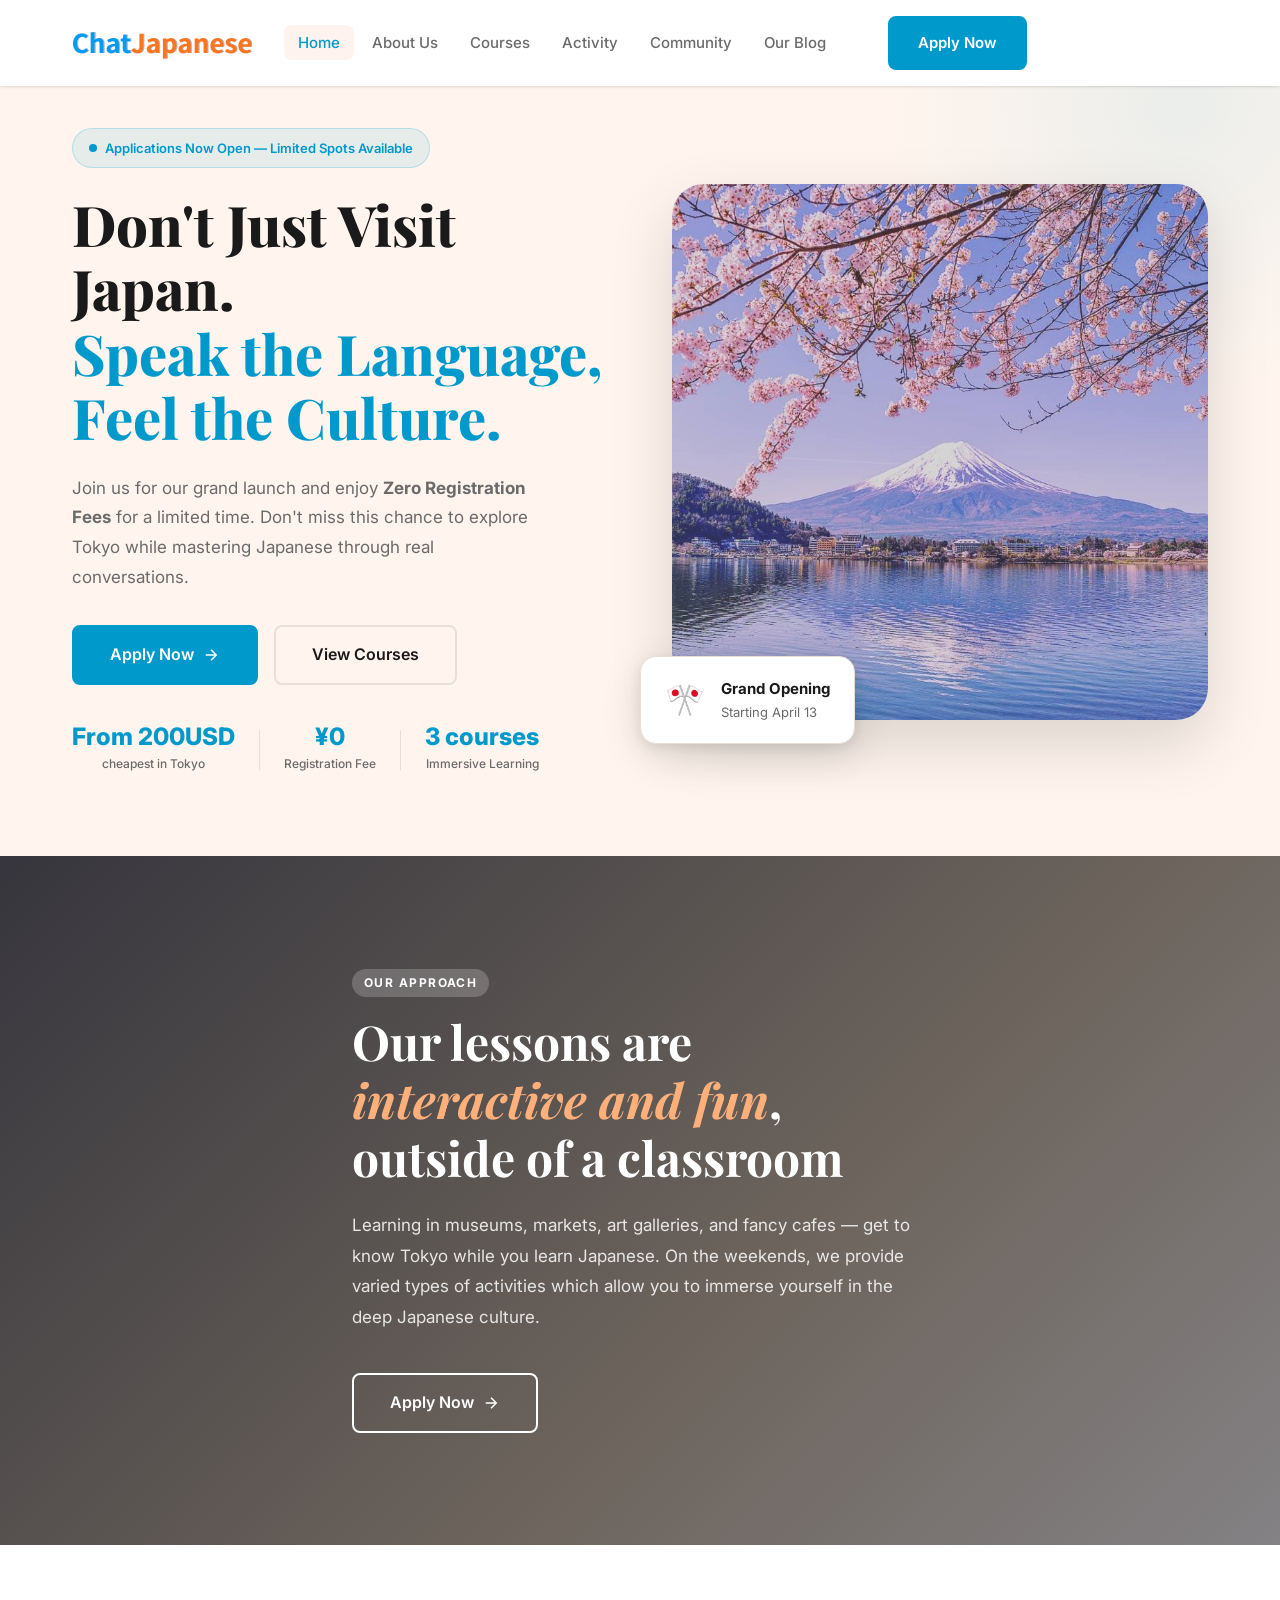
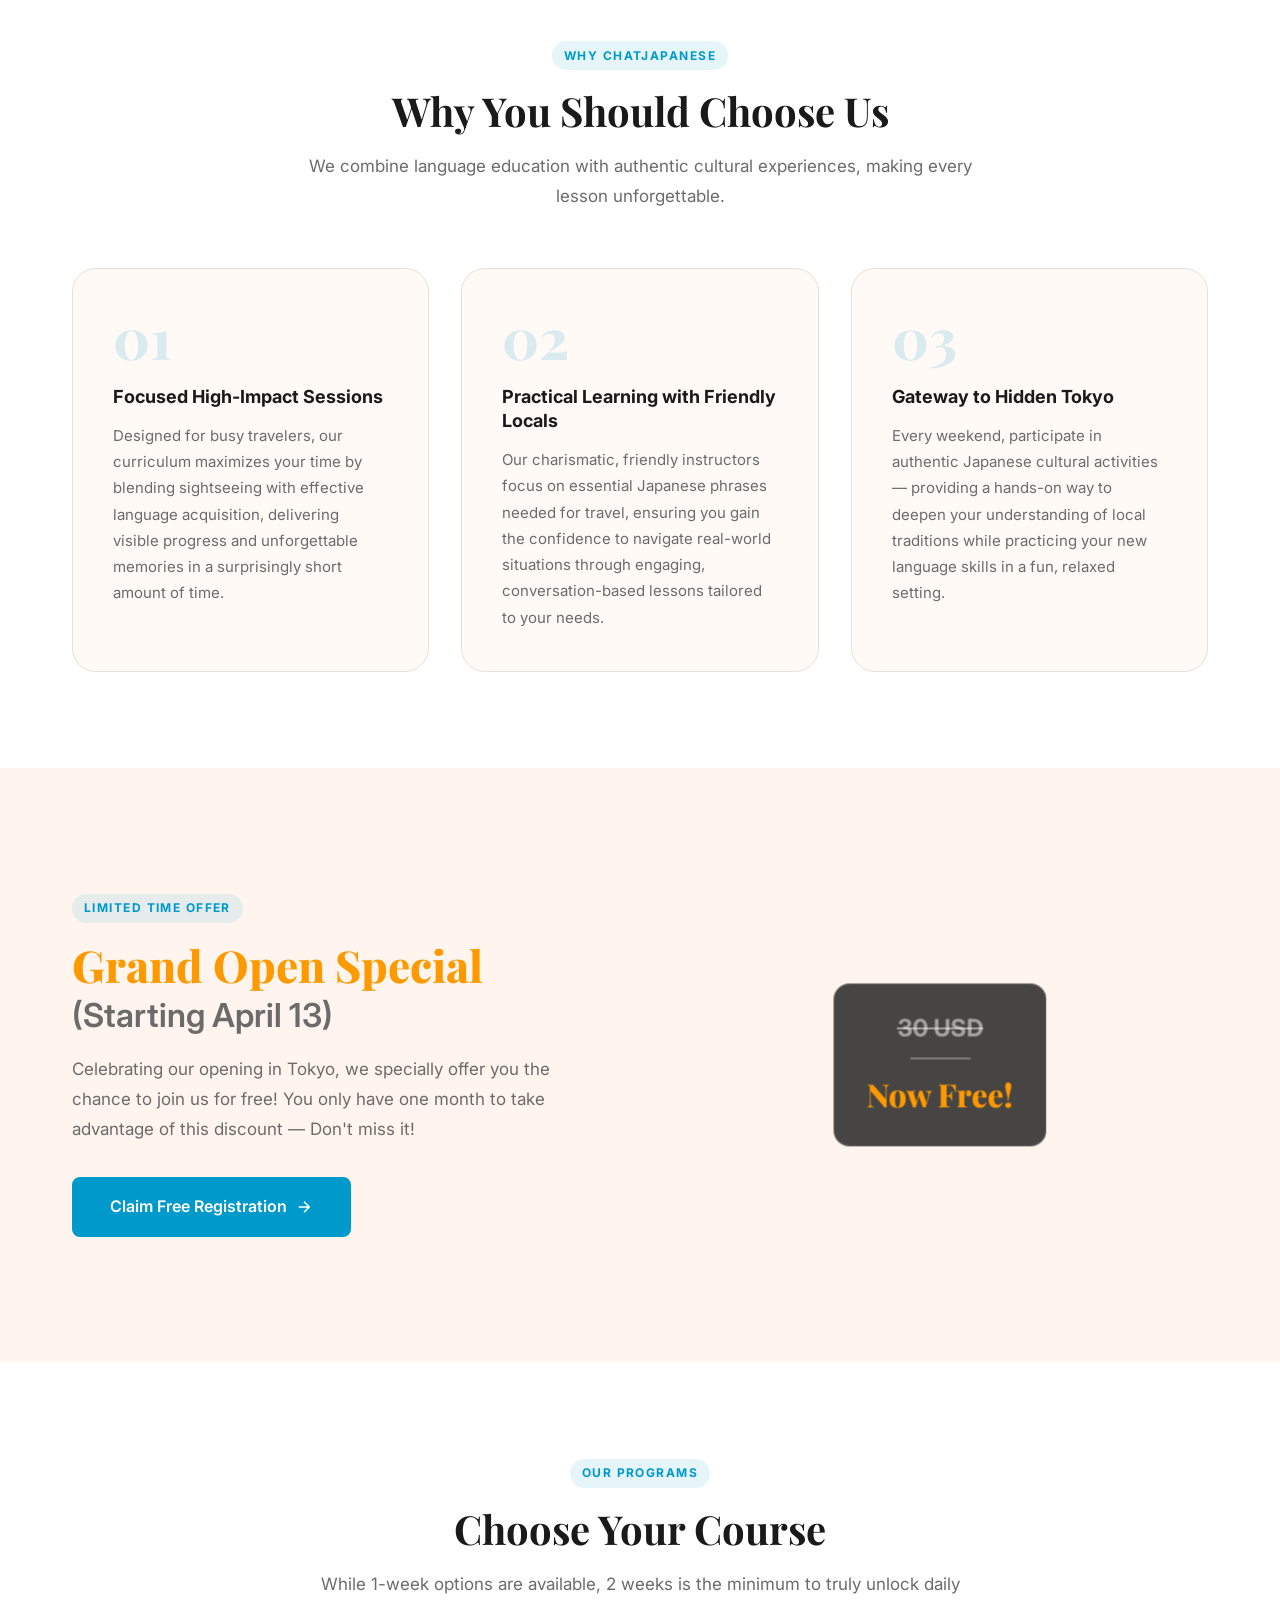
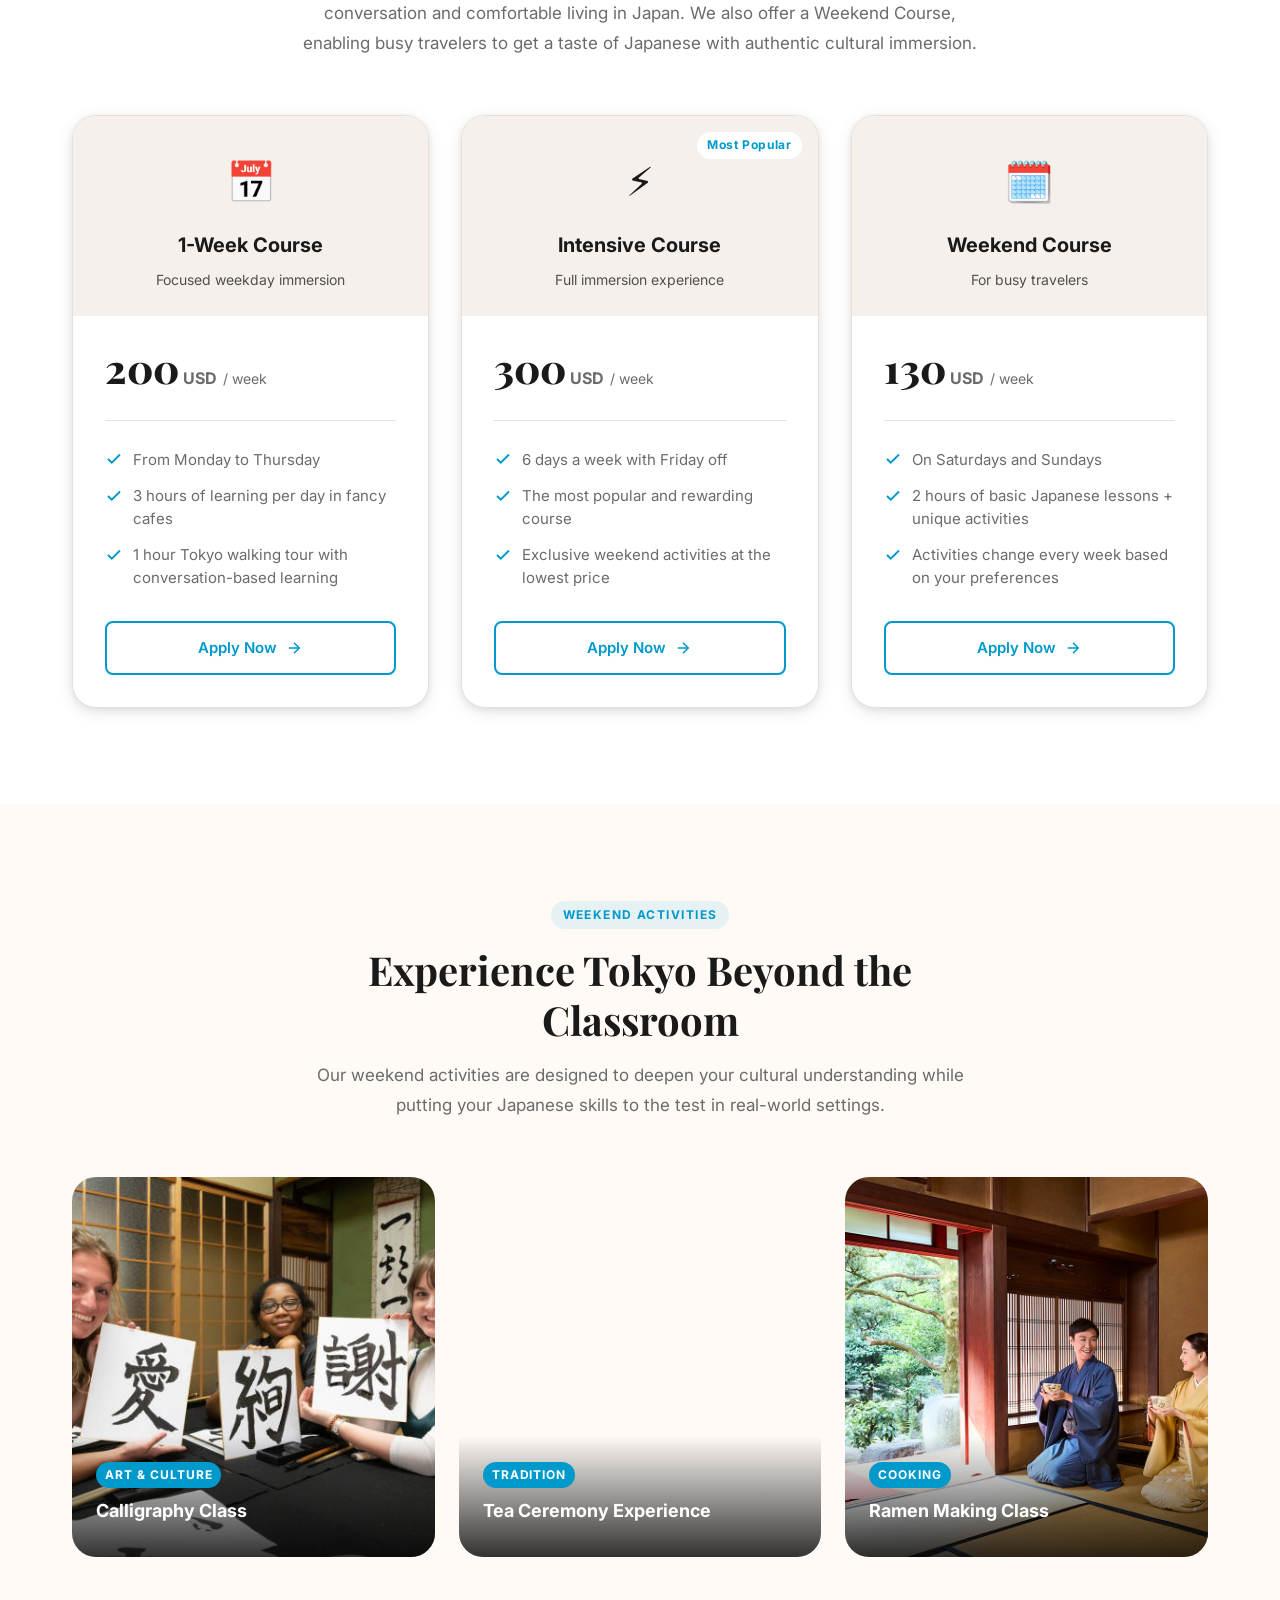
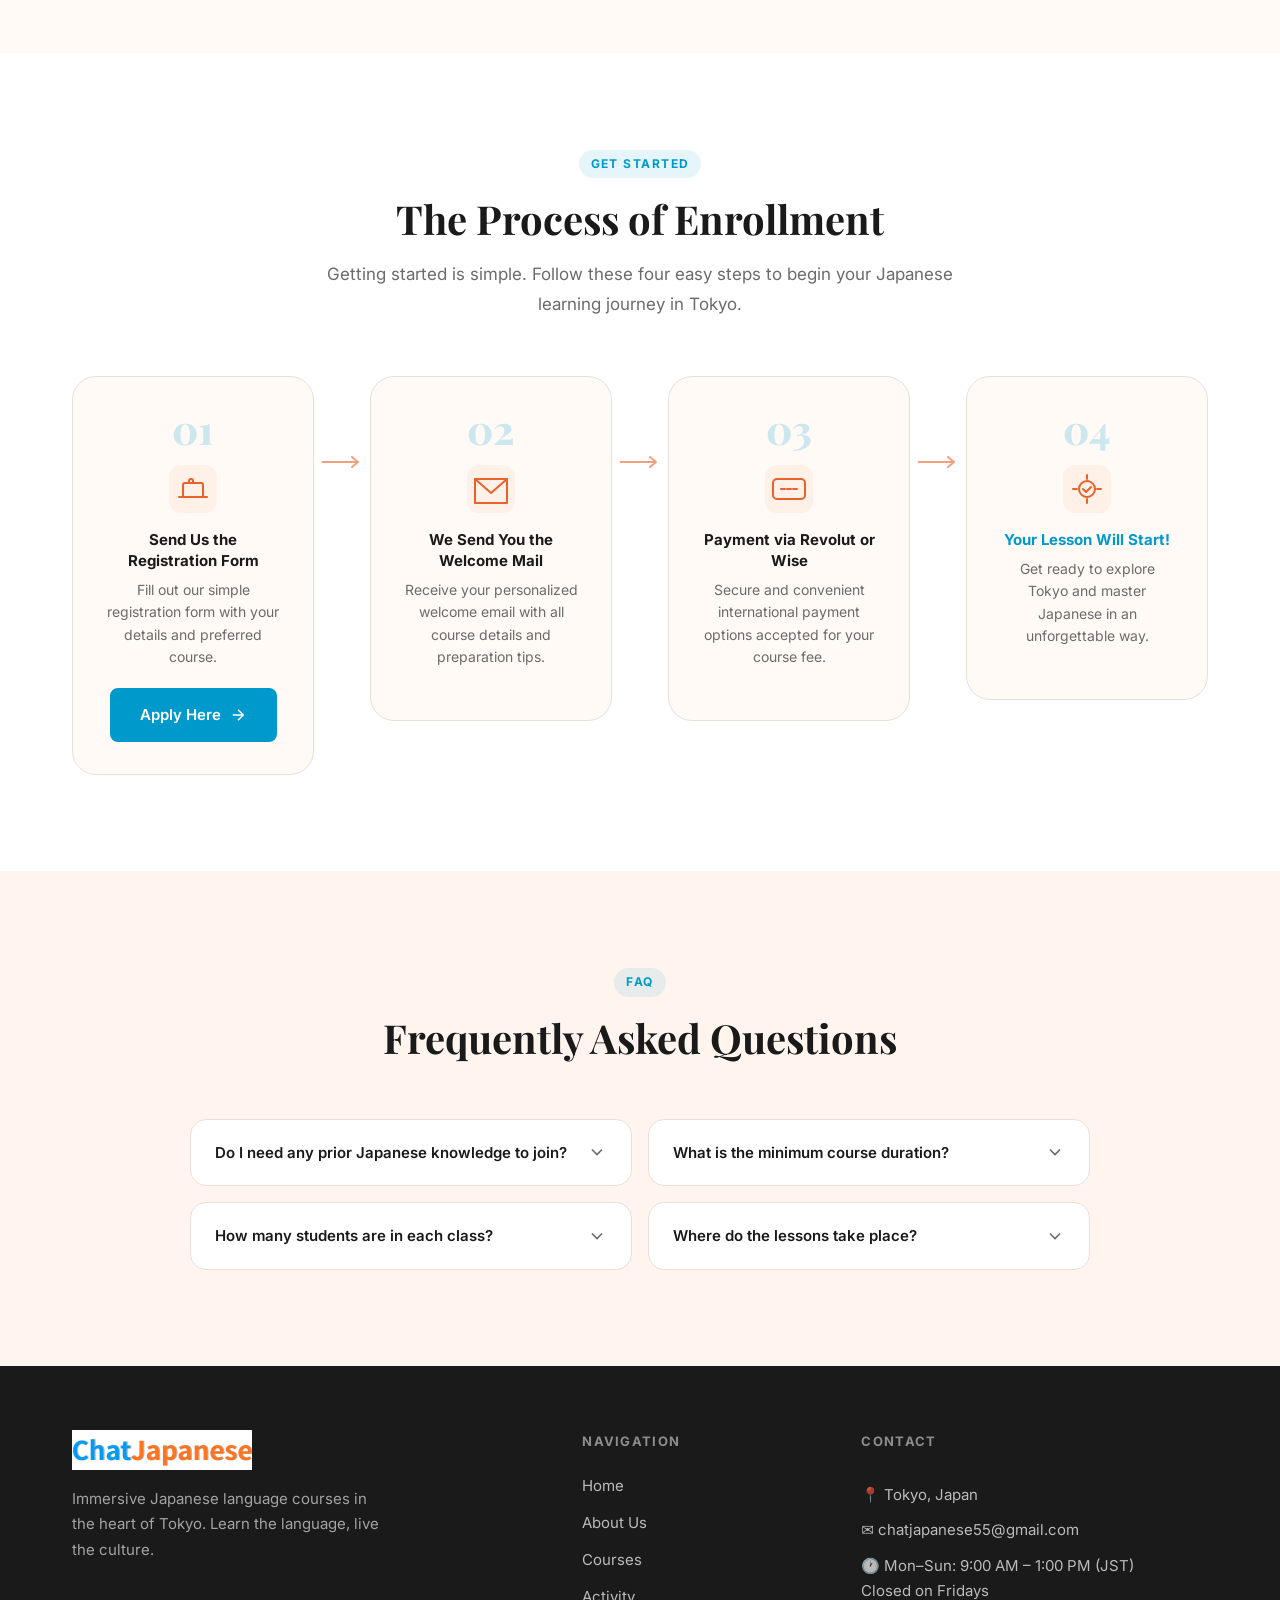
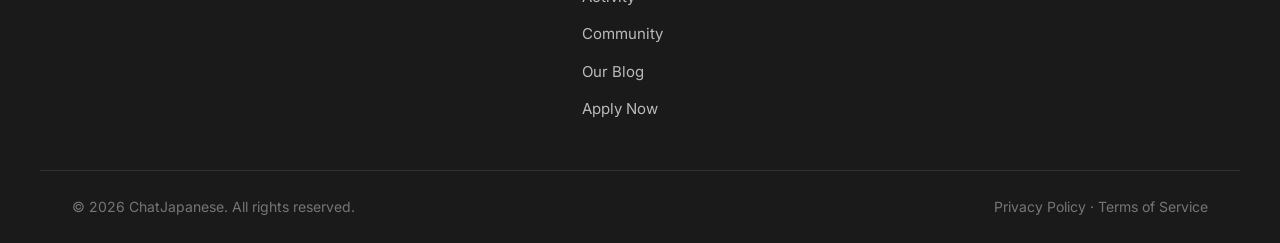
==== index.html @ acf421c4 "Update index.html" ====
<!DOCTYPE html>
<html lang="en">
<head>
  <meta charset="UTF-8" />
  <meta name="viewport" content="width=device-width, initial-scale=1.0" />

  <!-- SEO Meta Tags -->
  <title>ChatJapanese | Learn Japanese in Tokyo – Immersive Language Courses</title>
  
  <meta name="description" content="ChatJapanese offers immersive Japanese language courses in Tokyo. Learn in cafes, museums, and cultural venues. 1-week, intensive, and weekend courses available. Grand Opening: Zero Registration Fees!" />
  <meta name="keywords" content="learn Japanese in Tokyo, Japanese language course, immersive Japanese lessons, Tokyo language school, Japanese for travelers, ChatJapanese" />
  <meta name="author" content="ChatJapanese" />
  <meta name="robots" content="index, follow" />
  <link rel="icon" href="favicon.jpg" type="image/jpeg">

  <!-- Open Graph / Social Media -->
  <meta property="og:type" content="website" />
  <meta property="og:url" content="https://chatjapanese.com/" />
  <meta property="og:title" content="ChatJapanese | Learn Japanese in Tokyo – Immersive Language Courses" />
  <meta property="og:description" content="Experience Japanese language learning like never before — in Tokyo's cafes, museums, and cultural venues. Grand Opening: Zero Registration Fees!" />
  <meta property="og:image" content="https://chatjapanese.com/images/fuji_sakura.jpg" />
  <meta property="og:locale" content="en_US" />
  <meta property="og:site_name" content="ChatJapanese" />

  <!-- Twitter Card -->
  <meta name="twitter:card" content="summary_large_image" />
  <meta name="twitter:title" content="ChatJapanese | Learn Japanese in Tokyo" />
  <meta name="twitter:description" content="Immersive Japanese language courses in Tokyo. Learn in cafes, museums, and cultural venues." />
  <meta name="twitter:image" content="https://chatjapanese.com/images/fuji_sakura.jpg" />

  <!-- Structured Data (JSON-LD) -->
  <script type="application/ld+json">
  {
    "@context": "https://schema.org",
    "@type": "EducationalOrganization",
    "name": "ChatJapanese",
    "description": "Immersive Japanese language courses in Tokyo for travelers and language learners.",
    "url": "https://chatjapanese.com",
    "address": {
      "@type": "PostalAddress",
      "addressLocality": "Tokyo",
      "addressCountry": "JP"
    },
    "offers": [
      {
        "@type": "Offer",
        "name": "1-Week Course",
        "price": "200",
        "priceCurrency": "USD"
      },
      {
        "@type": "Offer",
        "name": "Intensive Course",
        "price": "300",
        "priceCurrency": "USD"
      },
      {
        "@type": "Offer",
        "name": "Weekend Course",
        "price": "130",
        "priceCurrency": "USD"
      }
    ]
  }
  </script>

  <!-- Fonts -->
  <link rel="preconnect" href="https://fonts.googleapis.com" />
  <link rel="preconnect" href="https://fonts.gstatic.com" crossorigin />
  <link href="https://fonts.googleapis.com/css2?family=Inter:wght@300;400;500;600;700;800&family=Playfair+Display:wght@700;800&display=swap" rel="stylesheet" />

<!-- Favicon -->
  <link rel="icon" type="image/x-icon" href="favicon.ico" />
  <link rel="icon" type="image/png" sizes="16x16" href="favicon-16x16.png" />
  <link rel="icon" type="image/png" sizes="32x32" href="favicon-32x32.png" />


  <link rel="stylesheet" href="style.css" />
</head>
<body>

  <!-- ===== NAVIGATION ===== -->
  <header class="navbar" id="navbar">
    <div class="container nav-inner">
      <a href="#home" class="logo" aria-label="ChatJapanese Home">
        <img src="logo.png" alt="ChatJapanese Logo" class="logo-img" height="40" />
      </a>
      <nav aria-label="Main navigation">
        <ul class="nav-links" id="navLinks">
          <li><a href="#home" class="nav-link active">Home</a></li>
          <li><a href="#about" class="nav-link">About Us</a></li>
          <li><a href="#courses" class="nav-link">Courses</a></li>
          <li><a href="#activity" class="nav-link">Activity</a></li>
          <li><a href="https://chat-japanese.com/community/index.html" class="nav-link">Community</a></li>
          <li><a href="https://chat-communityjapan.com" class="nav-link">Our Blog</a></li>
        </ul>
      </nav>
      <a href="https://docs.google.com/forms/d/e/1FAIpQLSfkHWtR_-m0zMf8J9Bl-w-AbaISAtG7qYep2QEXBAYAstfRnA/viewform?usp=header" class="btn btn-primary nav-cta" target="_blank">Apply Now</a>
      <button class="hamburger" id="hamburger" aria-label="Toggle menu" aria-expanded="false">
        <span></span><span></span><span></span>
      </button>
    </div>
  </header>

  <!-- Mobile Menu -->
  <div class="mobile-menu" id="mobileMenu" aria-hidden="true">
    <ul>
      <li><a href="#home" class="mobile-link">Home</a></li>
      <li><a href="#about" class="mobile-link">About Us</a></li>
      <li><a href="#courses" class="mobile-link">Courses</a></li>
      <li><a href="#activity" class="mobile-link">Activity</a></li>
      <li><a href="https://chat-japanese.com/community/" class="mobile-link">Community</a></li>
      <li><a href="https://communityjapan.com" class="mobile-link">Our Blog</a></li>
      <li><a href="https://docs.google.com/forms/d/e/1FAIpQLSfkHWtR_-m0zMf8J9Bl-w-AbaISAtG7qYep2QEXBAYAstfRnA/viewform?usp=header" class="mobile-link mobile-cta" target="_blank">Apply Now</a></li>
    </ul>
  </div>

  <main>

    <!-- ===== HERO SECTION ===== -->
    <section class="hero" id="home" aria-labelledby="hero-heading">
      <div class="container hero-inner">
        <div class="hero-content">
          <div class="hero-badge">
            <span class="badge-dot"></span>
            Applications Now Open — Limited Spots Available
          </div>
          <h1 id="hero-heading" class="hero-title">
            Don't Just Visit Japan.<br />
            <span class="highlight">Speak the Language, Feel the Culture.</span>
          </h1>
          <p class="hero-subtitle">
            Join us for our grand launch and enjoy <strong>Zero Registration Fees</strong> for a limited time. 
            Don't miss this chance to explore Tokyo while mastering Japanese through real conversations.
          <div class="hero-actions">
            <a href="https://docs.google.com/forms/d/e/1FAIpQLSfkHWtR_-m0zMf8J9Bl-w-AbaISAtG7qYep2QEXBAYAstfRnA/viewform?usp=header" class="btn btn-primary btn-lg" target="_blank">
              Apply Now
              <svg class="btn-icon" viewBox="0 0 24 24" fill="none" stroke="currentColor" stroke-width="2"><path d="M5 12h14M12 5l7 7-7 7"/></svg>
            </a>
            <a href="#courses" class="btn btn-outline btn-lg">View Courses</a>
          </div>
          <div class="hero-stats">
            <div class="stat">
              <span class="stat-number">From 200USD</span>
              <span class="stat-label">cheapest in Tokyo</span>
            </div>
            <div class="stat-divider"></div>
            <div class="stat">
              <span class="stat-number">¥0</span>
              <span class="stat-label">Registration Fee</span>
            </div>
            <div class="stat-divider"></div>
            <div class="stat">
              <span class="stat-number">3 courses</span>
              <span class="stat-label">Immersive Learning</span>
            </div>
          </div>
        </div>
        <div class="hero-image-wrap">
          <div class="hero-image-frame">
            <img
              src="fuji_sakura.jpg"
              alt="Mount Fuji with cherry blossoms – experience Japan while learning Japanese"
              class="hero-img"
              width="600"
              height="600"
              loading="eager"
            />
          </div>
          <div class="hero-float-card">
            <div class="float-icon">🎌</div>
            <div>
              <div class="float-title">Grand Opening</div>
              <div class="float-sub">Starting April 13</div>
            </div>
          </div>
        </div>
      </div>
    </section>

    <!-- ===== FEATURE SECTION ===== -->
    <section class="feature-section" id="about" aria-labelledby="feature-heading">
      <div class="feature-bg">
        <img src="tokyo_night.jpg" alt="Tokyo skyline at night" class="feature-bg-img" loading="lazy" />
        <div class="feature-overlay"></div>
      </div>
      <div class="container feature-inner">
        <div class="feature-content">
          <div class="section-tag tag-white">Our Approach</div>
          <h2 id="feature-heading" class="feature-title">
            Our lessons are <em>interactive and fun</em>, outside of a classroom
          </h2>
          <p class="feature-desc">
            Learning in museums, markets, art galleries, and fancy cafes — get to know Tokyo while you learn Japanese. 
            On the weekends, we provide varied types of activities which allow you to immerse yourself in the deep Japanese culture.
          </p>
          <a href="https://docs.google.com/forms/d/e/1FAIpQLSfkHWtR_-m0zMf8J9Bl-w-AbaISAtG7qYep2QEXBAYAstfRnA/viewform?usp=header" class="btn btn-white btn-lg" target="_blank">
            Apply Now
            <svg class="btn-icon" viewBox="0 0 24 24" fill="none" stroke="currentColor" stroke-width="2"><path d="M5 12h14M12 5l7 7-7 7"/></svg>
          </a>
        </div>
      </div>
    </section>

    <!-- ===== WHY CHOOSE US ===== -->
    <section class="why-section" id="why" aria-labelledby="why-heading">
      <div class="container">
        <div class="section-header">
          <div class="section-tag">Why ChatJapanese</div>
          <h2 id="why-heading" class="section-title">Why You Should Choose Us</h2>
          <p class="section-subtitle">
            We combine language education with authentic cultural experiences, making every lesson unforgettable.
          </p>
        </div>
        <div class="why-grid">
          <article class="why-card" aria-labelledby="why-1">
            <div class="why-number">01</div>
            <div class="why-body">
              <h3 id="why-1" class="why-card-title">Focused High-Impact Sessions</h3>
              <p class="why-card-desc">
                Designed for busy travelers, our curriculum maximizes your time by blending sightseeing with effective language acquisition, delivering visible progress and unforgettable memories in a surprisingly short amount of time.
              </p>
            </div>
          </article>
          <article class="why-card" aria-labelledby="why-2">
            <div class="why-number">02</div>
            <div class="why-body">
              <h3 id="why-2" class="why-card-title">Practical Learning with Friendly Locals</h3>
              <p class="why-card-desc">
                Our charismatic, friendly instructors focus on essential Japanese phrases needed for travel, ensuring you gain the confidence to navigate real-world situations through engaging, conversation-based lessons tailored to your needs.
              </p>
            </div>
          </article>
          <article class="why-card" aria-labelledby="why-3">
            <div class="why-number">03</div>
            <div class="why-body">
              <h3 id="why-3" class="why-card-title">Gateway to Hidden Tokyo</h3>
              <p class="why-card-desc">
                Every weekend, participate in authentic Japanese cultural activities — providing a hands-on way to deepen your understanding of local traditions while practicing your new language skills in a fun, relaxed setting.
              </p>
            </div>
          </article>
        </div>
      </div>
    </section>

    <!-- ===== GRAND OPENING BANNER ===== -->
    <section class="promo-section" aria-labelledby="promo-heading">
      <div class="container promo-inner">
        <div class="promo-content">
          <div class="section-tag">Limited Time Offer</div>
          <h2 id="promo-heading" class="promo-title">
            Grand Open Special<br />
            <span class="promo-date">(Starting April 13)</span>
          </h2>
          <p class="promo-desc">
            Celebrating our opening in Tokyo, we specially offer you the chance to join us for free! 
            You only have one month to take advantage of this discount — Don't miss it!
          </p>
          <a href="https://docs.google.com/forms/d/e/1FAIpQLSfkHWtR_-m0zMf8J9Bl-w-AbaISAtG7qYep2QEXBAYAstfRnA/viewform?usp=header" class="btn btn-primary btn-lg" target="_blank">
            Claim Free Registration
            <svg class="btn-icon" viewBox="0 0 24 24" fill="none" stroke="currentColor" stroke-width="2"><path d="M5 12h14M12 5l7 7-7 7"/></svg>
          </a>
        </div>
        <div class="promo-image-wrap">
          <img
            src="senso_ji.jpg"
            alt="Senso-ji Temple in Asakusa, Tokyo"
            class="promo-img"
            loading="lazy"
            width="600"
            height="400"
          />
          <div class="promo-badge">
            <div class="promo-old-price">30 USD</div>
            <div class="promo-slash"></div>
            <div class="promo-new-price">Now Free!</div>
          </div>
        </div>
      </div>
    </section>

    <!-- ===== COURSES SECTION ===== -->
    <section class="courses-section" id="courses" aria-labelledby="courses-heading">
      <div class="container">
        <div class="section-header">
          <div class="section-tag">Our Programs</div>
          <h2 id="courses-heading" class="section-title">Choose Your Course</h2>
          <p class="section-subtitle">
            While 1-week options are available, 2 weeks is the minimum to truly unlock daily conversation and comfortable living in Japan. 
            We also offer a Weekend Course, enabling busy travelers to get a taste of Japanese with authentic cultural immersion.
          </p>
        </div>
        <div class="courses-grid">

          <!-- Course 1 -->
          <article class="course-card" aria-labelledby="course-1-title">
            <div class="course-header course-header-default">
              <div class="course-icon">📅</div>
              <h3 id="course-1-title" class="course-name">1-Week Course</h3>
              <p class="course-tagline">Focused weekday immersion</p>
            </div>
            <div class="course-body">
              <div class="course-price">
                <span class="price-amount">200</span>
                <span class="price-currency">USD</span>
                <span class="price-period">/ week</span>
              </div>
              <ul class="course-features" aria-label="Course features">
                <li>
                  <svg class="check-icon" viewBox="0 0 24 24" fill="none" stroke="currentColor" stroke-width="2.5"><path d="M20 6L9 17l-5-5"/></svg>
                  From Monday to Thursday
                </li>
                <li>
                  <svg class="check-icon" viewBox="0 0 24 24" fill="none" stroke="currentColor" stroke-width="2.5"><path d="M20 6L9 17l-5-5"/></svg>
                  3 hours of learning per day in fancy cafes
                </li>
                <li>
                  <svg class="check-icon" viewBox="0 0 24 24" fill="none" stroke="currentColor" stroke-width="2.5"><path d="M20 6L9 17l-5-5"/></svg>
                  1 hour Tokyo walking tour with conversation-based learning
                </li>
              </ul>
              <a href="https://docs.google.com/forms/d/e/1FAIpQLSfkHWtR_-m0zMf8J9Bl-w-AbaISAtG7qYep2QEXBAYAstfRnA/viewform?usp=header" class="btn btn-outline-primary btn-full" target="_blank">
                Apply Now
                <svg class="btn-icon" viewBox="0 0 24 24" fill="none" stroke="currentColor" stroke-width="2"><path d="M5 12h14M12 5l7 7-7 7"/></svg>
              </a>
            </div>
          </article>

          <!-- Course 2 (Featured) -->
          <article class="course-card" aria-labelledby="course-2-title">
            <div class="course-badge-popular">Most Popular</div>
            <div class="course-header course-header-default">
              <div class="course-icon">⚡</div>
              <h3 id="course-2-title" class="course-name">Intensive Course</h3>
              <p class="course-tagline">Full immersion experience</p>
            </div>
            <div class="course-body">
              <div class="course-price">
                <span class="price-amount">300</span>
                <span class="price-currency">USD</span>
                <span class="price-period">/ week</span>
              </div>
              <ul class="course-features" aria-label="Course features">
                <li>
                  <svg class="check-icon" viewBox="0 0 24 24" fill="none" stroke="currentColor" stroke-width="2.5"><path d="M20 6L9 17l-5-5"/></svg>
                  6 days a week with Friday off
                </li>
                <li>
                  <svg class="check-icon" viewBox="0 0 24 24" fill="none" stroke="currentColor" stroke-width="2.5"><path d="M20 6L9 17l-5-5"/></svg>
                  The most popular and rewarding course
                </li>
                <li>
                  <svg class="check-icon" viewBox="0 0 24 24" fill="none" stroke="currentColor" stroke-width="2.5"><path d="M20 6L9 17l-5-5"/></svg>
                  Exclusive weekend activities at the lowest price
                </li>
              </ul>
              <a href="https://docs.google.com/forms/d/e/1FAIpQLSfkHWtR_-m0zMf8J9Bl-w-AbaISAtG7qYep2QEXBAYAstfRnA/viewform?usp=header" class="btn btn-outline-primary btn-full" target="_blank">
                Apply Now
                <svg class="btn-icon" viewBox="0 0 24 24" fill="none" stroke="currentColor" stroke-width="2"><path d="M5 12h14M12 5l7 7-7 7"/></svg>
              </a>
            </div>
          </article>

          <!-- Course 3 -->
          <article class="course-card" aria-labelledby="course-3-title">
            <div class="course-header course-header-default">
              <div class="course-icon">🗓️</div>
              <h3 id="course-3-title" class="course-name">Weekend Course</h3>
              <p class="course-tagline">For busy travelers</p>
            </div>
            <div class="course-body">
              <div class="course-price">
                <span class="price-amount">130</span>
                <span class="price-currency">USD</span>
                <span class="price-period">/ week</span>
              </div>
              <ul class="course-features" aria-label="Course features">
                <li>
                  <svg class="check-icon" viewBox="0 0 24 24" fill="none" stroke="currentColor" stroke-width="2.5"><path d="M20 6L9 17l-5-5"/></svg>
                  On Saturdays and Sundays
                </li>
                <li>
                  <svg class="check-icon" viewBox="0 0 24 24" fill="none" stroke="currentColor" stroke-width="2.5"><path d="M20 6L9 17l-5-5"/></svg>
                  2 hours of basic Japanese lessons + unique activities
                </li>
                <li>
                  <svg class="check-icon" viewBox="0 0 24 24" fill="none" stroke="currentColor" stroke-width="2.5"><path d="M20 6L9 17l-5-5"/></svg>
                  Activities change every week based on your preferences
                </li>
              </ul>
              <a href="https://docs.google.com/forms/d/e/1FAIpQLSfkHWtR_-m0zMf8J9Bl-w-AbaISAtG7qYep2QEXBAYAstfRnA/viewform?usp=header" class="btn btn-outline-primary btn-full" target="_blank">
                Apply Now
                <svg class="btn-icon" viewBox="0 0 24 24" fill="none" stroke="currentColor" stroke-width="2"><path d="M5 12h14M12 5l7 7-7 7"/></svg>
              </a>
            </div>
          </article>

        </div>
      </div>
    </section>

    <!-- ===== ACTIVITY SECTION ===== -->
    <section class="activity-section" id="activity" aria-labelledby="activity-heading">
      <div class="container">
        <div class="section-header">
          <div class="section-tag">Weekend Activities</div>
          <h2 id="activity-heading" class="section-title">Experience Tokyo Beyond the Classroom</h2>
          <p class="section-subtitle">
            Our weekend activities are designed to deepen your cultural understanding while putting your Japanese skills to the test in real-world settings.
          </p>
        </div>
        <div class="activity-grid">

          <div class="activity-card">
            <img src="calligraphy.jpg" alt="Japanese calligraphy class activity" loading="lazy" class="activity-img" />
            <div class="activity-overlay">
              <span class="activity-tag">Art & Culture</span>
              <h3 class="activity-name">Calligraphy Class</h3>
              <p class="activity-desc">Master the art of Japanese calligraphy (shodo) while learning kanji and cultural traditions.</p>
            </div>
          </div>
          <div class="activity-card">
            <img src="tea_ceremony.jpg" alt="Traditional tea ceremony experience" loading="lazy" class="activity-img" />
            <div class="activity-overlay">
              <span class="activity-tag">Tradition</span>
              <h3 class="activity-name">Tea Ceremony Experience</h3>
              <p class="activity-desc">Participate in a traditional Japanese tea ceremony and learn the art of hospitality.</p>
            </div>
          </div>
          <div class="activity-card">
            <img src="ramen_class.jpg" alt="Ramen making class activity" loading="lazy" class="activity-img" />
            <div class="activity-overlay">
              <span class="activity-tag">Cooking</span>
              <h3 class="activity-name">Ramen Making Class</h3>
              <p class="activity-desc">Learn to make authentic ramen from scratch and discover the secrets of Japanese noodle craftsmanship.</p>
            </div>
          </div>
        </div>
      </div>
    </section>

    <!-- ===== ENROLLMENT PROCESS ===== -->
    <section class="enrollment-section" id="enrollment" aria-labelledby="enrollment-heading">
      <div class="container">
        <div class="section-header">
          <div class="section-tag">Get Started</div>
          <h2 id="enrollment-heading" class="section-title">The Process of Enrollment</h2>
          <p class="section-subtitle">
            Getting started is simple. Follow these four easy steps to begin your Japanese learning journey in Tokyo.
          </p>
        </div>
        <div class="steps-grid">
          <div class="step-card">
            <div class="step-number">01</div>
            <div class="step-icon-wrap">
              <svg viewBox="0 0 48 48" fill="none" class="step-icon"><rect width="48" height="48" rx="12" fill="#FFF0E8"/><path d="M14 32V20a2 2 0 012-2h16a2 2 0 012 2v12M10 32h28" stroke="#E8622A" stroke-width="2" stroke-linecap="round"/><path d="M20 18v-2a2 2 0 014 0v2" stroke="#E8622A" stroke-width="2" stroke-linecap="round"/></svg>
            </div>
            <h3 class="step-title">Send Us the Registration Form</h3>
            <p class="step-desc">Fill out our simple registration form with your details and preferred course.</p>
            <a href="https://docs.google.com/forms/d/e/1FAIpQLSfkHWtR_-m0zMf8J9Bl-w-AbaISAtG7qYep2QEXBAYAstfRnA/viewform?usp=header" class="btn btn-primary" target="_blank">
              Apply Here
              <svg class="btn-icon" viewBox="0 0 24 24" fill="none" stroke="currentColor" stroke-width="2"><path d="M5 12h14M12 5l7 7-7 7"/></svg>
            </a>
          </div>
          <div class="step-connector" aria-hidden="true">
            <svg viewBox="0 0 40 12" fill="none"><path d="M0 6h36M30 1l6 5-6 5" stroke="#E8622A" stroke-width="2" stroke-linecap="round" stroke-linejoin="round"/></svg>
          </div>
          <div class="step-card">
            <div class="step-number">02</div>
            <div class="step-icon-wrap">
              <svg viewBox="0 0 48 48" fill="none" class="step-icon"><rect width="48" height="48" rx="12" fill="#FFF0E8"/><path d="M8 14h32v24H8z" stroke="#E8622A" stroke-width="2" stroke-linecap="round" stroke-linejoin="round"/><path d="M8 14l16 14L40 14" stroke="#E8622A" stroke-width="2" stroke-linecap="round" stroke-linejoin="round"/></svg>
            </div>
            <h3 class="step-title">We Send You the Welcome Mail</h3>
            <p class="step-desc">Receive your personalized welcome email with all course details and preparation tips.</p>
          </div>
          <div class="step-connector" aria-hidden="true">
            <svg viewBox="0 0 40 12" fill="none"><path d="M0 6h36M30 1l6 5-6 5" stroke="#E8622A" stroke-width="2" stroke-linecap="round" stroke-linejoin="round"/></svg>
          </div>
          <div class="step-card">
            <div class="step-number">03</div>
            <div class="step-icon-wrap">
              <svg viewBox="0 0 48 48" fill="none" class="step-icon"><rect width="48" height="48" rx="12" fill="#FFF0E8"/><rect x="8" y="14" width="32" height="20" rx="4" stroke="#E8622A" stroke-width="2"/><path d="M16 24h4M28 24h4M22 24h4" stroke="#E8622A" stroke-width="2" stroke-linecap="round"/></svg>
            </div>
            <h3 class="step-title">Payment via Revolut or Wise</h3>
            <p class="step-desc">Secure and convenient international payment options accepted for your course fee.</p>
          </div>
          <div class="step-connector" aria-hidden="true">
            <svg viewBox="0 0 40 12" fill="none"><path d="M0 6h36M30 1l6 5-6 5" stroke="#E8622A" stroke-width="2" stroke-linecap="round" stroke-linejoin="round"/></svg>
          </div>
          <div class="step-card step-card-final">
            <div class="step-number">04</div>
            <div class="step-icon-wrap">
              <svg viewBox="0 0 48 48" fill="none" class="step-icon"><rect width="48" height="48" rx="12" fill="#FFF0E8"/><path d="M24 10v4M24 34v4M10 24h4M34 24h4" stroke="#E8622A" stroke-width="2" stroke-linecap="round"/><circle cx="24" cy="24" r="8" stroke="#E8622A" stroke-width="2"/><path d="M20 24l3 3 5-5" stroke="#E8622A" stroke-width="2" stroke-linecap="round" stroke-linejoin="round"/></svg>
            </div>
            <h3 class="step-title step-title-final">Your Lesson Will Start!</h3>
            <p class="step-desc">Get ready to explore Tokyo and master Japanese in an unforgettable way.</p>
          </div>
        </div>
      </div>
    </section>

    <!-- ===== FAQ SECTION ===== -->
    <section class="faq-section" aria-labelledby="faq-heading">
      <div class="container">
        <div class="section-header">
          <div class="section-tag">FAQ</div>
          <h2 id="faq-heading" class="section-title">Frequently Asked Questions</h2>
        </div>
        <div class="faq-grid">
          <details class="faq-item">
            <summary class="faq-question">
              Do I need any prior Japanese knowledge to join?
              <svg class="faq-arrow" viewBox="0 0 24 24" fill="none" stroke="currentColor" stroke-width="2"><path d="M6 9l6 6 6-6"/></svg>
            </summary>
            <p class="faq-answer">No prior knowledge is required! Our courses are designed for complete beginners as well as those with some basic Japanese. We tailor lessons to your current level.</p>
          </details>
          <details class="faq-item">
            <summary class="faq-question">
              What is the minimum course duration?
              <svg class="faq-arrow" viewBox="0 0 24 24" fill="none" stroke="currentColor" stroke-width="2"><path d="M6 9l6 6 6-6"/></svg>
            </summary>
            <p class="faq-answer">While 1-week courses are available, we recommend a minimum of 2 weeks to truly unlock daily conversation skills and feel comfortable living in Japan.</p>
          </details>
          <details class="faq-item">
            <summary class="faq-question">
              How many students are in each class?
              <svg class="faq-arrow" viewBox="0 0 24 24" fill="none" stroke="currentColor" stroke-width="2"><path d="M6 9l6 6 6-6"/></svg>
            </summary>
            <p class="faq-answer">We maintain a small class size of up to 8 students maximum to ensure personalized attention and maximum speaking practice for every participant.</p>
          </details>
          <details class="faq-item">
            <summary class="faq-question">
              Where do the lessons take place?
              <svg class="faq-arrow" viewBox="0 0 24 24" fill="none" stroke="currentColor" stroke-width="2"><path d="M6 9l6 6 6-6"/></svg>
            </summary>
            <p class="faq-answer">Lessons take place in various locations around Tokyo — specialty cafes, museums, markets, and art galleries. We believe the best classroom is Tokyo itself!</p>
          </details>

        </div>
      </div>
    </section>

  </main>

  <!-- ===== FOOTER ===== -->
  <footer class="footer" aria-label="Site footer">
    <div class="container footer-inner">
      <div class="footer-brand">
        <a href="#home" class="logo footer-logo" aria-label="ChatJapanese Home">
          <img src="logo.png" alt="ChatJapanese Logo" class="logo-img" height="40" />
        </a>
        <p class="footer-tagline">
          Immersive Japanese language courses in the heart of Tokyo. Learn the language, live the culture.
        </p>
      </div>
      <nav class="footer-nav" aria-label="Footer navigation">
        <h4 class="footer-nav-title">Navigation</h4>
        <ul>
          <li><a href="#home">Home</a></li>
          <li><a href="#about">About Us</a></li>
          <li><a href="#courses">Courses</a></li>
          <li><a href="#activity">Activity</a></li>
          <li><a href="https://chat-japanese.com/community/">Community</a></li>
          <li><a href="https://chat-japanese.com/community/">Our Blog</a></li>
          <li><a href="https://docs.google.com/forms/d/e/1FAIpQLSfkHWtR_-m0zMf8J9Bl-w-AbaISAtG7qYep2QEXBAYAstfRnA/viewform?usp=header" target="_blank">Apply Now</a></li>
        </ul>
      </nav>
      <div class="footer-contact">
        <h4 class="footer-nav-title">Contact</h4>
        <p>📍 Tokyo, Japan</p>
        <p>✉️ <a href="mailto:chatjapanese55@gmail.com">chatjapanese55@gmail.com</a></p>
        <p>🕐 Mon–Sun: 9:00 AM – 1:00 PM (JST)<br />Closed on Fridays</p>
      </div>
    </div>
    <div class="footer-bottom">
      <div class="container footer-bottom-inner">
        <p class="footer-copy">© 2026 ChatJapanese. All rights reserved.</p>
        <p class="footer-legal">
          <a href="#">Privacy Policy</a> · <a href="#">Terms of Service</a>
        </p>
      </div>
    </div>
  </footer>

  <script src="script.js"></script>
</body>
</html>
---- style.css ----
/* =============================================
   ChatJapanese – Professional Landing Page CSS
   ============================================= */

/* ---- Design Tokens ---- */
:root {
  --color-primary:       #0099CC;
  --color-primary-dark:  #0077AA;
  --color-primary-light: #00BBFF;
  --color-secondary:     #FF9900;
  --color-bg:            #FFFAF6;
  --color-bg-alt:        #FFF5EE;
  --color-surface:       #FFFFFF;
  --color-text:          #1A1A1A;
  --color-text-muted:    #6B6B6B;
  --color-border:        #E8E0D8;
  --color-white:         #FFFFFF;

  --font-sans:    'Inter', system-ui, -apple-system, sans-serif;
  --font-display: 'Playfair Display', Georgia, serif;

  --radius-sm:  8px;
  --radius-md:  16px;
  --radius-lg:  24px;
  --radius-xl:  32px;

  --shadow-sm:  0 1px 3px rgba(0,0,0,.08), 0 1px 2px rgba(0,0,0,.06);
  --shadow-md:  0 4px 16px rgba(0,0,0,.10), 0 2px 6px rgba(0,0,0,.06);
  --shadow-lg:  0 12px 40px rgba(0,0,0,.12), 0 4px 12px rgba(0,0,0,.08);
  --shadow-xl:  0 24px 64px rgba(0,0,0,.14);

  --transition: 0.25s cubic-bezier(0.4, 0, 0.2, 1);

  --container-max: 1200px;
  --container-pad: clamp(1rem, 4vw, 2rem);
}

/* ---- Reset & Base ---- */
*, *::before, *::after { box-sizing: border-box; margin: 0; padding: 0; }

html {
  scroll-behavior: smooth;
  font-size: 16px;
  -webkit-text-size-adjust: 100%;
}

body {
  font-family: var(--font-sans);
  background-color: var(--color-bg);
  color: var(--color-text);
  line-height: 1.7;
  -webkit-font-smoothing: antialiased;
}

img {
  max-width: 100%;
  height: auto;
  display: block;
}

a {
  color: inherit;
  text-decoration: none;
}

ul { list-style: none; }

/* ---- Layout Utilities ---- */
.container {
  max-width: var(--container-max);
  margin-inline: auto;
  padding-inline: var(--container-pad);
}

.section-header {
  text-align: center;
  max-width: 680px;
  margin-inline: auto;
  margin-bottom: 3.5rem;
}

.section-tag {
  display: inline-block;
  font-size: 0.75rem;
  font-weight: 700;
  letter-spacing: 0.12em;
  text-transform: uppercase;
  color: var(--color-primary);
  background: rgba(0, 153, 204, 0.1);
  padding: 0.35em 1em;
  border-radius: 100px;
  margin-bottom: 1rem;
}

.tag-white {
  color: var(--color-white);
  background: rgba(255,255,255,0.2);
}

.section-title {
  font-family: var(--font-display);
  font-size: clamp(1.75rem, 3.5vw, 2.5rem);
  font-weight: 700;
  line-height: 1.25;
  color: var(--color-text);
  margin-bottom: 1rem;
}

.section-subtitle {
  font-size: 1.0625rem;
  color: var(--color-text-muted);
  line-height: 1.75;
}

/* ---- Buttons ---- */
.btn {
  display: inline-flex;
  align-items: center;
  gap: 0.5rem;
  padding: 0.75rem 1.75rem;
  border-radius: var(--radius-sm);
  font-family: var(--font-sans);
  font-size: 0.9375rem;
  font-weight: 600;
  cursor: pointer;
  border: 2px solid transparent;
  transition: all var(--transition);
  white-space: nowrap;
  text-decoration: none;
}

.btn-lg {
  padding: 0.9rem 2.25rem;
  font-size: 1rem;
}

.btn-full { width: 100%; justify-content: center; }

.btn-primary {
  background: var(--color-primary);
  color: var(--color-white);
  border-color: var(--color-primary);
}
.btn-primary:hover {
  background: var(--color-primary-dark);
  border-color: var(--color-primary-dark);
  transform: translateY(-1px);
  box-shadow: 0 6px 20px rgba(0, 153, 204, 0.35);
}

.btn-outline {
  background: transparent;
  color: var(--color-text);
  border-color: var(--color-border);
}
.btn-outline:hover {
  border-color: var(--color-primary);
  color: var(--color-primary);
  transform: translateY(-1px);
}

.btn-outline-primary {
  background: transparent;
  color: var(--color-primary);
  border-color: var(--color-primary);
}
.btn-outline-primary:hover {
  background: var(--color-primary);
  color: var(--color-white);
  transform: translateY(-1px);
  box-shadow: 0 6px 20px rgba(0, 153, 204, 0.3);
}

.btn-white {
  background: transparent;
  color: var(--color-white);
  border-color: var(--color-white);
}
.btn-white:hover {
  background: var(--color-white);
  color: var(--color-primary);
  transform: translateY(-1px);
}

.btn-white-solid {
  background: var(--color-white);
  color: var(--color-primary);
  border-color: var(--color-white);
}
.btn-white-solid:hover {
  background: var(--color-bg-alt);
  transform: translateY(-1px);
  box-shadow: 0 6px 20px rgba(0,0,0,0.15);
}

.btn-icon {
  width: 18px;
  height: 18px;
  flex-shrink: 0;
}

/* =============================================
   NAVBAR
   ============================================= */
.navbar {
  position: fixed;
  top: 0;
  left: 0;
  right: 0;
  z-index: 1000;
  padding: 1rem 0;
  transition: all var(--transition);
  background: #FFFFFF;
  box-shadow: var(--shadow-sm);
}

.navbar.scrolled {
  background: #FFFFFF;
  backdrop-filter: blur(12px);
  -webkit-backdrop-filter: blur(12px);
  box-shadow: var(--shadow-md);
  padding: 0.75rem 0;
}

.nav-inner {
  display: flex;
  align-items: center;
  gap: 2rem;
}

.logo {
  font-family: var(--font-sans);
  font-size: 1.375rem;
  font-weight: 800;
  letter-spacing: -0.02em;
  flex-shrink: 0;
}

.logo-chat    { color: var(--color-text); }
.logo-japanese { color: var(--color-primary); }

.logo-img {
  display: block;
  width: auto;
  max-height: 40px;
  object-fit: contain;
}

.nav-links {
  display: flex;
  align-items: center;
  gap: 0.25rem;
  margin-left: auto;
}

.nav-link {
  font-size: 0.9375rem;
  font-weight: 500;
  color: var(--color-text-muted);
  padding: 0.5rem 0.875rem;
  border-radius: var(--radius-sm);
  transition: all var(--transition);
}

.nav-link:hover,
.nav-link.active {
  color: var(--color-primary);
  background: rgba(232, 98, 42, 0.08);
}

.nav-cta { margin-left: 1rem; }

.hamburger {
  display: none;
  flex-direction: column;
  gap: 5px;
  background: none;
  border: none;
  cursor: pointer;
  padding: 0.5rem;
  margin-left: auto;
}

.hamburger span {
  display: block;
  width: 24px;
  height: 2px;
  background: var(--color-text);
  border-radius: 2px;
  transition: all var(--transition);
}

.hamburger.open span:nth-child(1) { transform: translateY(7px) rotate(45deg); }
.hamburger.open span:nth-child(2) { opacity: 0; }
.hamburger.open span:nth-child(3) { transform: translateY(-7px) rotate(-45deg); }

/* Mobile Menu */
.mobile-menu {
  display: none;
  position: fixed;
  top: 0;
  left: 0;
  right: 0;
  bottom: 0;
  background: var(--color-surface);
  z-index: 999;
  flex-direction: column;
  justify-content: center;
  align-items: center;
  gap: 1rem;
  opacity: 0;
  pointer-events: none;
  transition: opacity var(--transition);
}

.mobile-menu.open {
  opacity: 1;
  pointer-events: all;
}

.mobile-menu ul {
  display: flex;
  flex-direction: column;
  align-items: center;
  gap: 0.5rem;
  width: 100%;
  padding: 2rem;
}

.mobile-link {
  display: block;
  font-size: 1.25rem;
  font-weight: 600;
  color: var(--color-text);
  padding: 0.875rem 2rem;
  border-radius: var(--radius-md);
  width: 100%;
  text-align: center;
  transition: all var(--transition);
}

.mobile-link:hover { background: var(--color-bg-alt); color: var(--color-primary); }

.mobile-cta {
  background: var(--color-primary);
  color: var(--color-white) !important;
  margin-top: 1rem;
}

/* =============================================
   HERO SECTION
   ============================================= */
.hero {
  background-color: var(--color-bg-alt);
  padding: 8rem 0 5rem;
  overflow: hidden;
  position: relative;
}

.hero::before {
  content: '';
  position: absolute;
  top: -200px;
  right: -200px;
  width: 600px;
  height: 600px;
  border-radius: 50%;
  background: radial-gradient(circle, rgba(0,153,204,0.08) 0%, transparent 70%);
  pointer-events: none;
}

.hero-inner {
  display: grid;
  grid-template-columns: 1fr 1fr;
  gap: 4rem;
  align-items: center;
}

.hero-badge {
  display: inline-flex;
  align-items: center;
  gap: 0.5rem;
  font-size: 0.8125rem;
  font-weight: 600;
  color: var(--color-primary);
  background: rgba(0, 153, 204, 0.1);
  padding: 0.5rem 1rem;
  border-radius: 100px;
  margin-bottom: 1.5rem;
  border: 1px solid rgba(0, 153, 204, 0.2);
}

.badge-dot {
  width: 8px;
  height: 8px;
  border-radius: 50%;
  background: var(--color-primary);
  animation: pulse 2s infinite;
}

@keyframes pulse {
  0%, 100% { opacity: 1; transform: scale(1); }
  50%       { opacity: 0.6; transform: scale(1.2); }
}

.hero-title {
  font-family: var(--font-display);
  font-size: clamp(2.25rem, 4.5vw, 3.5rem);
  font-weight: 800;
  line-height: 1.15;
  color: var(--color-text);
  margin-bottom: 1.5rem;
}

.hero-title .highlight {
  color: var(--color-primary);
  display: block;
}

.hero-subtitle {
  font-size: 1.0625rem;
  color: var(--color-text-muted);
  line-height: 1.75;
  margin-bottom: 2rem;
  max-width: 480px;
}

.hero-actions {
  display: flex;
  gap: 1rem;
  flex-wrap: wrap;
  margin-bottom: 2.5rem;
}

.hero-stats {
  display: flex;
  align-items: center;
  gap: 1.5rem;
}

.stat { text-align: center; }

.stat-number {
  display: block;
  font-size: 1.5rem;
  font-weight: 800;
  color: var(--color-primary);
  line-height: 1;
}

.stat-label {
  font-size: 0.75rem;
  color: var(--color-text-muted);
  font-weight: 500;
  margin-top: 0.25rem;
}

.stat-divider {
  width: 1px;
  height: 40px;
  background: var(--color-border);
}

.hero-image-wrap {
  position: relative;
}

.hero-image-frame {
  border-radius: var(--radius-xl);
  overflow: hidden;
  box-shadow: var(--shadow-xl);
  aspect-ratio: 1 / 1;
}

.hero-img {
  width: 100%;
  height: 100%;
  object-fit: cover;
  transition: transform 0.6s ease;
}

.hero-image-frame:hover .hero-img {
  transform: scale(1.03);
}

.hero-float-card {
  position: absolute;
  bottom: -1.5rem;
  left: -2rem;
  background: var(--color-surface);
  border-radius: var(--radius-md);
  padding: 1rem 1.5rem;
  display: flex;
  align-items: center;
  gap: 1rem;
  box-shadow: var(--shadow-lg);
  border: 1px solid var(--color-border);
}

.float-icon { font-size: 2rem; }

.float-title {
  font-weight: 700;
  font-size: 0.9375rem;
  color: var(--color-text);
}

.float-sub {
  font-size: 0.8125rem;
  color: var(--color-text-muted);
}

/* =============================================
   FEATURE SECTION
   ============================================= */
.feature-section {
  position: relative;
  padding: 7rem 0;
  overflow: hidden;
  color: var(--color-white);
}

.feature-bg {
  position: absolute;
  inset: 0;
  z-index: 0;
}

.feature-bg-img {
  width: 100%;
  height: 100%;
  object-fit: cover;
}

.feature-overlay {
  position: absolute;
  inset: 0;
  background: linear-gradient(
    135deg,
    rgba(10, 10, 20, 0.82) 0%,
    rgba(30, 20, 10, 0.65) 60%,
    rgba(10, 10, 20, 0.50) 100%
  );
}

.feature-inner {
  position: relative;
  z-index: 1;
  max-width: 640px;
}

.feature-title {
  font-family: var(--font-display);
  font-size: clamp(2rem, 4vw, 3rem);
  font-weight: 700;
  line-height: 1.2;
  margin-bottom: 1.5rem;
  color: var(--color-white);
}

.feature-title em {
  font-style: italic;
  color: #FFB07A;
}

.feature-desc {
  font-size: 1.0625rem;
  line-height: 1.8;
  color: rgba(255,255,255,0.85);
  margin-bottom: 2.5rem;
}

/* =============================================
   WHY CHOOSE US
   ============================================= */
.why-section {
  padding: 6rem 0;
  background: var(--color-surface);
}

.why-grid {
  display: grid;
  grid-template-columns: repeat(3, 1fr);
  gap: 2rem;
}

.why-card {
  background: var(--color-bg);
  border: 1px solid var(--color-border);
  border-radius: var(--radius-lg);
  padding: 2.5rem;
  transition: all var(--transition);
  position: relative;
  overflow: hidden;
}

.why-card::before {
  content: '';
  position: absolute;
  top: 0;
  left: 0;
  right: 0;
  height: 4px;
  background: linear-gradient(90deg, var(--color-primary), var(--color-primary-light));
  opacity: 0;
  transition: opacity var(--transition);
}

.why-card:hover {
  transform: translateY(-4px);
  box-shadow: var(--shadow-lg);
  border-color: rgba(0, 153, 204, 0.2);
}

.why-card:hover::before { opacity: 1; }

.why-number {
  font-family: var(--font-display);
  font-size: 3.5rem;
  font-weight: 800;
  color: rgba(0, 153, 204, 0.15);
  line-height: 1;
  margin-bottom: 1.25rem;
  transition: color var(--transition);
}

.why-card:hover .why-number {
  color: rgba(0, 153, 204, 0.3);
}

.why-card-title {
  font-size: 1.125rem;
  font-weight: 700;
  color: var(--color-text);
  margin-bottom: 0.875rem;
  line-height: 1.35;
}

.why-card-desc {
  font-size: 0.9375rem;
  color: var(--color-text-muted);
  line-height: 1.75;
}

/* =============================================
   PROMO SECTION
   ============================================= */
.promo-section {
  background: var(--color-bg-alt);
  padding: 6rem 0;
}

.promo-inner {
  display: grid;
  grid-template-columns: 1fr 1fr;
  gap: 4rem;
  align-items: center;
}

.promo-title {
  font-family: var(--font-display);
  font-size: clamp(2rem, 3.5vw, 2.75rem);
  font-weight: 800;
  color: var(--color-secondary);
  line-height: 1.2;
  margin-bottom: 1.25rem;
}

.promo-date {
  font-size: 0.75em;
  color: var(--color-text-muted);
  display: block;
  font-family: var(--font-sans);
  font-weight: 600;
  margin-top: 0.25rem;
}

.promo-desc {
  font-size: 1.0625rem;
  color: var(--color-text-muted);
  line-height: 1.75;
  margin-bottom: 2rem;
}

.promo-image-wrap {
  position: relative;
  border-radius: var(--radius-xl);
  overflow: visible;
}

.promo-img {
  width: 100%;
  border-radius: var(--radius-xl);
  box-shadow: var(--shadow-xl);
  aspect-ratio: 4 / 3;
  object-fit: cover;
}

.promo-badge {
  position: absolute;
  top: 50%;
  left: 50%;
  transform: translate(-50%, -50%);
  background: rgba(10, 10, 10, 0.75);
  backdrop-filter: blur(8px);
  -webkit-backdrop-filter: blur(8px);
  border-radius: var(--radius-md);
  padding: 1.5rem 2rem;
  text-align: center;
  border: 1px solid rgba(255,255,255,0.15);
}

.promo-old-price {
  font-size: 1.5rem;
  font-weight: 700;
  color: rgba(255,255,255,0.5);
  text-decoration: line-through;
}

.promo-slash {
  width: 60px;
  height: 2px;
  background: rgba(255,255,255,0.3);
  margin: 0.5rem auto;
}

.promo-new-price {
  font-family: var(--font-display);
  font-size: 2rem;
  font-weight: 800;
  color: var(--color-secondary);
}

/* =============================================
   COURSES SECTION
   ============================================= */
.courses-section {
  padding: 6rem 0;
  background: var(--color-surface);
}

.courses-grid {
  display: grid;
  grid-template-columns: repeat(3, 1fr);
  gap: 2rem;
  align-items: stretch;
}

.course-card {
  border-radius: var(--radius-lg);
  overflow: hidden;
  box-shadow: var(--shadow-md);
  display: flex;
  flex-direction: column;
  transition: all var(--transition);
  position: relative;
  border: 1px solid var(--color-border);
  background: var(--color-surface);
}

.course-card:hover {
  transform: translateY(-6px);
  box-shadow: var(--shadow-xl);
}

.course-card-featured {
  border-color: var(--color-secondary);
  transform: scale(1.04);
  z-index: 2;
  box-shadow: var(--shadow-xl);
  display: none;
}

.course-card-featured:hover {
  transform: scale(1.03) translateY(-6px);
}

.course-badge-popular {
  position: absolute;
  top: 1rem;
  right: 1rem;
  background: var(--color-white);
  color: var(--color-primary);
  font-size: 0.75rem;
  font-weight: 700;
  padding: 0.3em 0.85em;
  border-radius: 100px;
  letter-spacing: 0.05em;
  z-index: 2;
}

.course-header {
  padding: 2rem 2rem 1.5rem;
  text-align: center;
}

.course-header-default {
  background: #F5F0EB;
}

.course-header-featured {
  background: var(--color-primary);
  color: var(--color-white);
}

.course-icon {
  font-size: 2.5rem;
  margin-bottom: 0.75rem;
  display: block;
}

.course-name {
  font-size: 1.25rem;
  font-weight: 700;
  margin-bottom: 0.375rem;
  color: inherit;
}

.course-tagline {
  font-size: 0.875rem;
  opacity: 0.75;
  color: inherit;
}

.course-header-featured .course-name,
.course-header-featured .course-tagline {
  color: var(--color-white);
}

.course-body {
  padding: 2rem;
  flex: 1;
  display: flex;
  flex-direction: column;
}

.course-price {
  display: flex;
  align-items: baseline;
  gap: 0.25rem;
  margin-bottom: 1.75rem;
  padding-bottom: 1.75rem;
  border-bottom: 1px solid var(--color-border);
}

.price-amount {
  font-family: var(--font-display);
  font-size: 2.5rem;
  font-weight: 800;
  color: var(--color-text);
  line-height: 1;
}

.price-currency {
  font-size: 1rem;
  font-weight: 700;
  color: var(--color-text-muted);
}

.price-period {
  font-size: 0.875rem;
  color: var(--color-text-muted);
  margin-left: 0.125rem;
}

.course-features {
  flex: 1;
  display: flex;
  flex-direction: column;
  gap: 0.875rem;
  margin-bottom: 2rem;
}

.course-features li {
  display: flex;
  align-items: flex-start;
  gap: 0.625rem;
  font-size: 0.9375rem;
  color: var(--color-text-muted);
  line-height: 1.5;
}

.check-icon {
  width: 18px;
  height: 18px;
  color: var(--color-primary);
  flex-shrink: 0;
  margin-top: 0.1rem;
}

/* =============================================
   ACTIVITY SECTION
   ============================================= */
.activity-section {
  padding: 6rem 0;
  background: var(--color-bg);
}

.activity-grid {
  display: grid;
  grid-template-columns: repeat(3, 1fr);
  grid-template-rows: 380px;
  gap: 1.5rem;
  align-items: stretch;
}

@media (max-width: 1024px) {
  .activity-grid {
    grid-template-columns: repeat(2, 1fr);
    grid-template-rows: 320px;
  }
}

@media (max-width: 768px) {
  .activity-grid {
    grid-template-columns: 1fr;
    grid-template-rows: 300px;
  }
}

.activity-card {
  border-radius: var(--radius-lg);
  overflow: hidden;
  position: relative;
  cursor: pointer;
}

.activity-card-large {
  grid-row: span 1;
}

.activity-img {
  width: 100%;
  height: 100%;
  object-fit: cover;
  transition: transform 0.5s ease;
}

.activity-card:hover .activity-img {
  transform: scale(1.06);
}

.activity-overlay {
  position: absolute;
  bottom: 0;
  left: 0;
  right: 0;
  padding: 1.5rem;
  background: linear-gradient(to top, rgba(0,0,0,0.8) 0%, transparent 100%);
  color: var(--color-white);
  transition: all var(--transition);
}

.activity-tag {
  display: inline-block;
  font-size: 0.75rem;
  font-weight: 700;
  letter-spacing: 0.08em;
  text-transform: uppercase;
  background: var(--color-primary);
  color: var(--color-white);
  padding: 0.25em 0.75em;
  border-radius: 100px;
  margin-bottom: 0.5rem;
}

.activity-name {
  font-size: 1.125rem;
  font-weight: 700;
  margin-bottom: 0.375rem;
}

.activity-desc {
  font-size: 0.875rem;
  opacity: 0.85;
  line-height: 1.5;
  max-height: 0;
  overflow: hidden;
  transition: max-height 0.3s ease;
}

.activity-card:hover .activity-desc {
  max-height: 80px;
}

/* =============================================
   ENROLLMENT SECTION
   ============================================= */
.enrollment-section {
  padding: 6rem 0;
  background: var(--color-surface);
}

.steps-grid {
  display: grid;
  grid-template-columns: 1fr auto 1fr auto 1fr auto 1fr;
  gap: 0;
  align-items: start;
}

.step-card {
  background: var(--color-bg);
  border: 1px solid var(--color-border);
  border-radius: var(--radius-lg);
  padding: 2rem;
  text-align: center;
  transition: all var(--transition);
}

.step-card:hover {
  transform: translateY(-4px);
  box-shadow: var(--shadow-md);
  border-color: rgba(0, 153, 204, 0.3);
}

.step-card-final .step-title-final {
  color: var(--color-primary);
}

.step-number {
  font-family: var(--font-display);
  font-size: 2.5rem;
  font-weight: 800;
  color: rgba(0, 153, 204, 0.2);
  line-height: 1;
  margin-bottom: 1rem;
}

.step-icon-wrap {
  margin-bottom: 1rem;
  display: flex;
  justify-content: center;
}

.step-icon {
  width: 48px;
  height: 48px;
}

.step-title {
  font-size: 0.9375rem;
  font-weight: 700;
  color: var(--color-text);
  margin-bottom: 0.5rem;
  line-height: 1.4;
}

.step-desc {
  font-size: 0.875rem;
  color: var(--color-text-muted);
  line-height: 1.6;
  margin-bottom: 1.25rem;
}

.step-connector {
  display: flex;
  align-items: center;
  justify-content: center;
  padding: 0 0.5rem;
  margin-top: 5rem;
  opacity: 0.6;
}

.step-connector svg {
  width: 40px;
  height: 12px;
}

/* =============================================
   FAQ SECTION
   ============================================= */
.faq-section {
  padding: 6rem 0;
  background: var(--color-bg-alt);
}

.faq-grid {
  display: grid;
  grid-template-columns: repeat(2, 1fr);
  gap: 1rem;
  max-width: 900px;
  margin-inline: auto;
}

.faq-item {
  background: var(--color-surface);
  border: 1px solid var(--color-border);
  border-radius: var(--radius-md);
  overflow: hidden;
  transition: all var(--transition);
}

.faq-item[open] {
  border-color: rgba(0, 153, 204, 0.3);
  box-shadow: var(--shadow-sm);
}

.faq-question {
  display: flex;
  align-items: center;
  justify-content: space-between;
  gap: 1rem;
  padding: 1.25rem 1.5rem;
  font-size: 0.9375rem;
  font-weight: 600;
  color: var(--color-text);
  cursor: pointer;
  list-style: none;
  transition: color var(--transition);
}

.faq-question::-webkit-details-marker { display: none; }

.faq-item[open] .faq-question {
  color: var(--color-primary);
}

.faq-arrow {
  width: 20px;
  height: 20px;
  flex-shrink: 0;
  transition: transform var(--transition);
  color: var(--color-text-muted);
}

.faq-item[open] .faq-arrow {
  transform: rotate(180deg);
  color: var(--color-primary);
}

.faq-answer {
  padding: 0 1.5rem 1.25rem;
  font-size: 0.9375rem;
  color: var(--color-text-muted);
  line-height: 1.75;
  border-top: 1px solid var(--color-border);
  padding-top: 1rem;
}

/* =============================================
   FOOTER
   ============================================= */
.footer {
  background: var(--color-text);
  color: var(--color-white);
  padding-top: 4rem;
}

.footer-inner {
  display: grid;
  grid-template-columns: 2fr 1fr 1.5fr;
  gap: 3rem;
  padding-bottom: 3rem;
  border-bottom: 1px solid rgba(255,255,255,0.1);
}

.footer-logo .logo-chat    { color: var(--color-white); }
.footer-logo .logo-japanese { color: var(--color-primary-light); }

.footer-tagline {
  font-size: 0.9375rem;
  color: rgba(255,255,255,0.6);
  line-height: 1.7;
  margin-top: 1rem;
  max-width: 320px;
}

.footer-nav-title {
  font-size: 0.8125rem;
  font-weight: 700;
  letter-spacing: 0.1em;
  text-transform: uppercase;
  color: rgba(255,255,255,0.5);
  margin-bottom: 1.25rem;
}

.footer-nav ul {
  display: flex;
  flex-direction: column;
  gap: 0.625rem;
  list-style: none;
  padding: 0;
}

.footer-nav a,
.footer-contact a {
  font-size: 0.9375rem;
  color: rgba(255,255,255,0.7);
  transition: color var(--transition);
}

.footer-nav a:hover,
.footer-contact a:hover {
  color: var(--color-white);
}

.footer-contact {
  display: flex;
  flex-direction: column;
  gap: 0.625rem;
}

.footer-contact p {
  font-size: 0.9375rem;
  color: rgba(255,255,255,0.7);
}

.footer-bottom {
  padding: 1.5rem 0;
}

.footer-bottom-inner {
  display: flex;
  justify-content: space-between;
  align-items: center;
  flex-wrap: wrap;
  gap: 1rem;
}

.footer-copy {
  font-size: 0.875rem;
  color: rgba(255,255,255,0.4);
}

.footer-legal {
  font-size: 0.875rem;
  color: rgba(255,255,255,0.4);
}

.footer-legal a {
  color: rgba(255,255,255,0.4);
  transition: color var(--transition);
}

.footer-legal a:hover { color: rgba(255,255,255,0.7); }

/* =============================================
   SCROLL ANIMATIONS
   ============================================= */
[data-animate] {
  opacity: 0;
  transform: translateY(24px);
  transition: opacity 0.6s ease, transform 0.6s ease;
}

[data-animate].visible {
  opacity: 1;
  transform: translateY(0);
}

[data-animate-delay="1"] { transition-delay: 0.1s; }
[data-animate-delay="2"] { transition-delay: 0.2s; }
[data-animate-delay="3"] { transition-delay: 0.3s; }

/* =============================================
   RESPONSIVE DESIGN
   ============================================= */
@media (max-width: 1024px) {
  .hero-inner    { grid-template-columns: 1fr; gap: 3rem; }
  .hero          { padding: 7rem 0 4rem; }
  .hero-content  { max-width: 600px; margin-inline: auto; text-align: center; }
  .hero-subtitle { max-width: 100%; }
  .hero-actions  { justify-content: center; }
  .hero-stats    { justify-content: center; }
  .hero-image-wrap { max-width: 480px; margin-inline: auto; }
  .hero-float-card { left: 0; bottom: -1rem; }

  .why-grid      { grid-template-columns: 1fr 1fr; }
  .courses-grid  { grid-template-columns: 1fr; max-width: 480px; margin-inline: auto; }
  .course-card-featured { transform: none; }
  .course-card-featured:hover { transform: translateY(-6px); }

  .promo-inner   { grid-template-columns: 1fr; gap: 3rem; }
  .promo-content { text-align: center; }

  .activity-grid { grid-template-columns: 1fr 1fr; grid-template-rows: 280px 280px; }

  .steps-grid {
    grid-template-columns: 1fr 1fr;
    grid-template-rows: auto;
    gap: 1.5rem;
  }
  .step-connector { display: none; }

  .faq-grid { grid-template-columns: 1fr; }

  .footer-inner { grid-template-columns: 1fr 1fr; }
  .footer-brand { grid-column: span 2; }
}

@media (max-width: 768px) {
  .nav-links, .nav-cta { display: none; }
  .hamburger { display: flex; }
  .mobile-menu { display: flex; }

  .why-grid { grid-template-columns: 1fr; }

  .activity-grid {
    grid-template-columns: 1fr;
    grid-template-rows: auto;
  }
  .activity-card { height: 260px; }

  .steps-grid { grid-template-columns: 1fr; }

  .footer-inner { grid-template-columns: 1fr; }
  .footer-brand { grid-column: span 1; }

  .footer-bottom-inner { flex-direction: column; text-align: center; }
}

@media (max-width: 480px) {
  .hero-actions { flex-direction: column; }
  .hero-actions .btn { width: 100%; justify-content: center; }
  .hero-stats { flex-wrap: wrap; justify-content: center; gap: 1rem; }
  .stat-divider { display: none; }
  .promo-badge { padding: 1rem 1.25rem; }
  .promo-new-price { font-size: 1.5rem; }
}
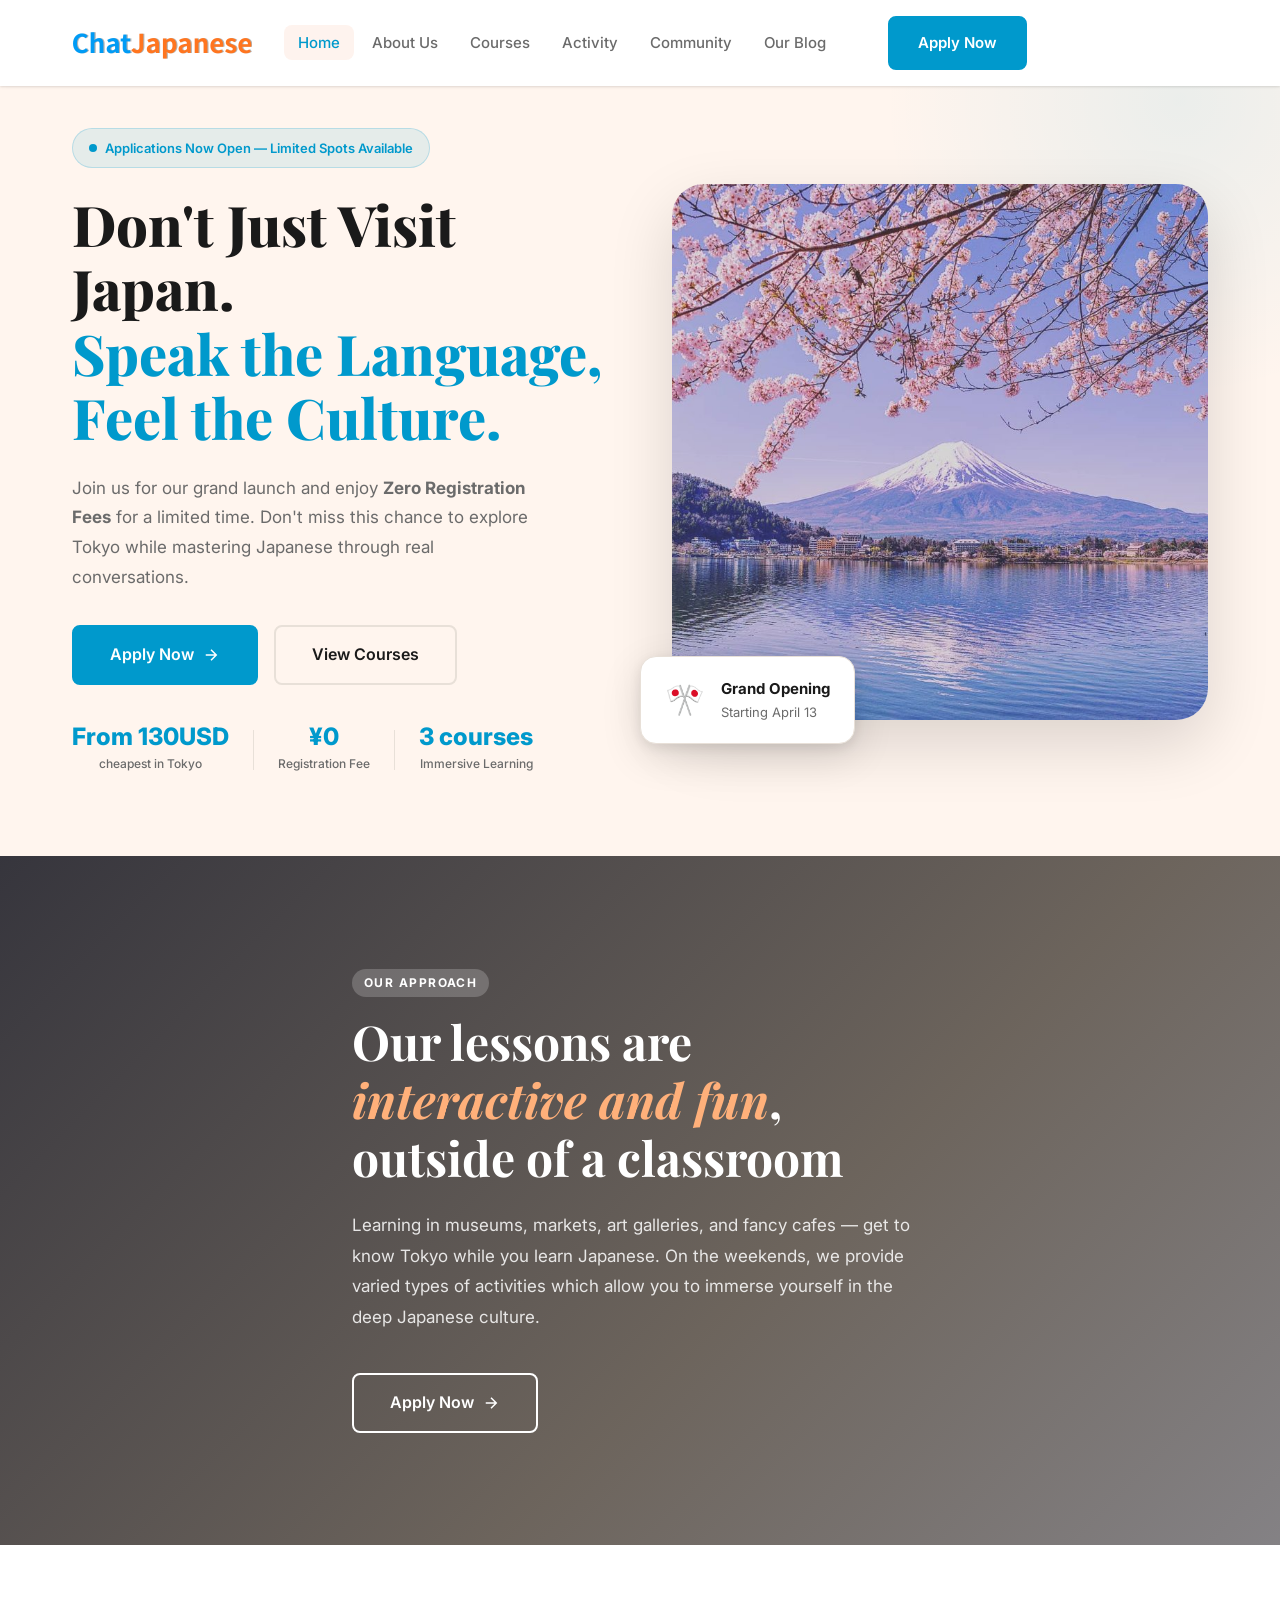
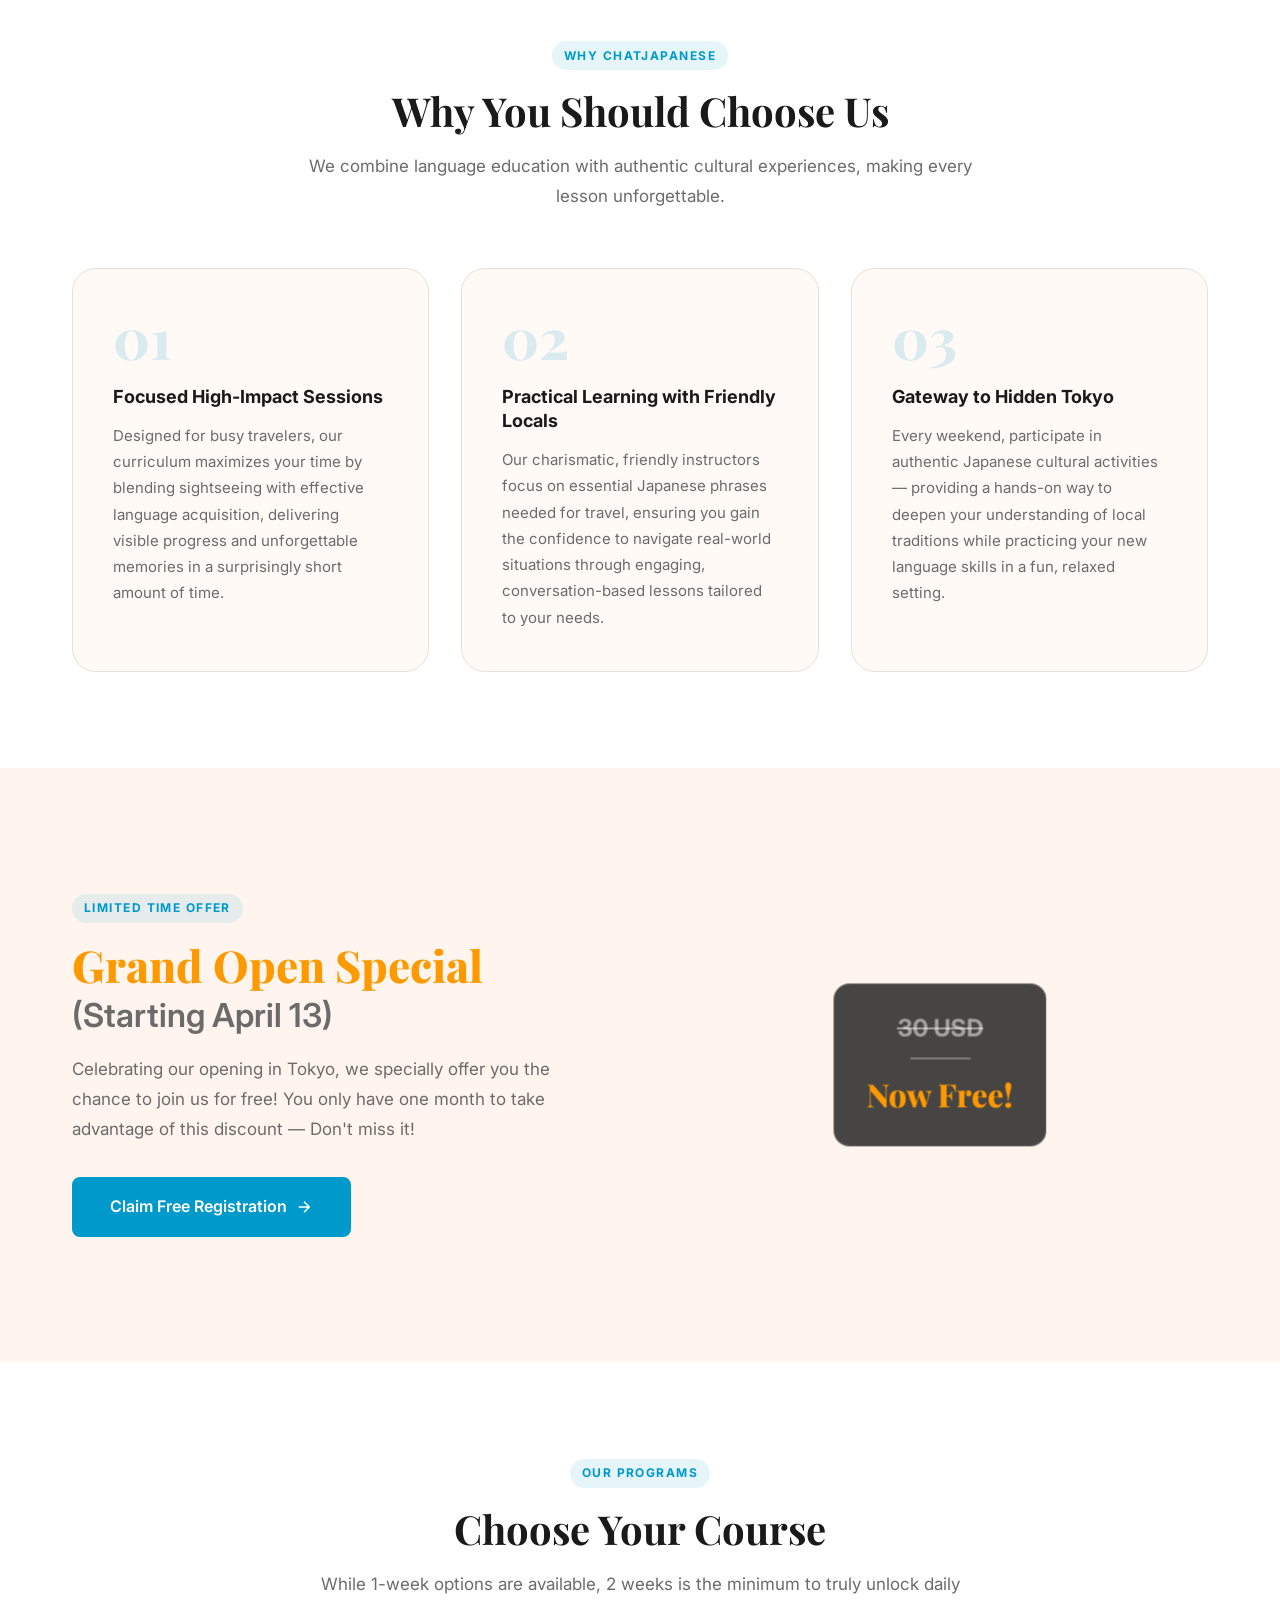
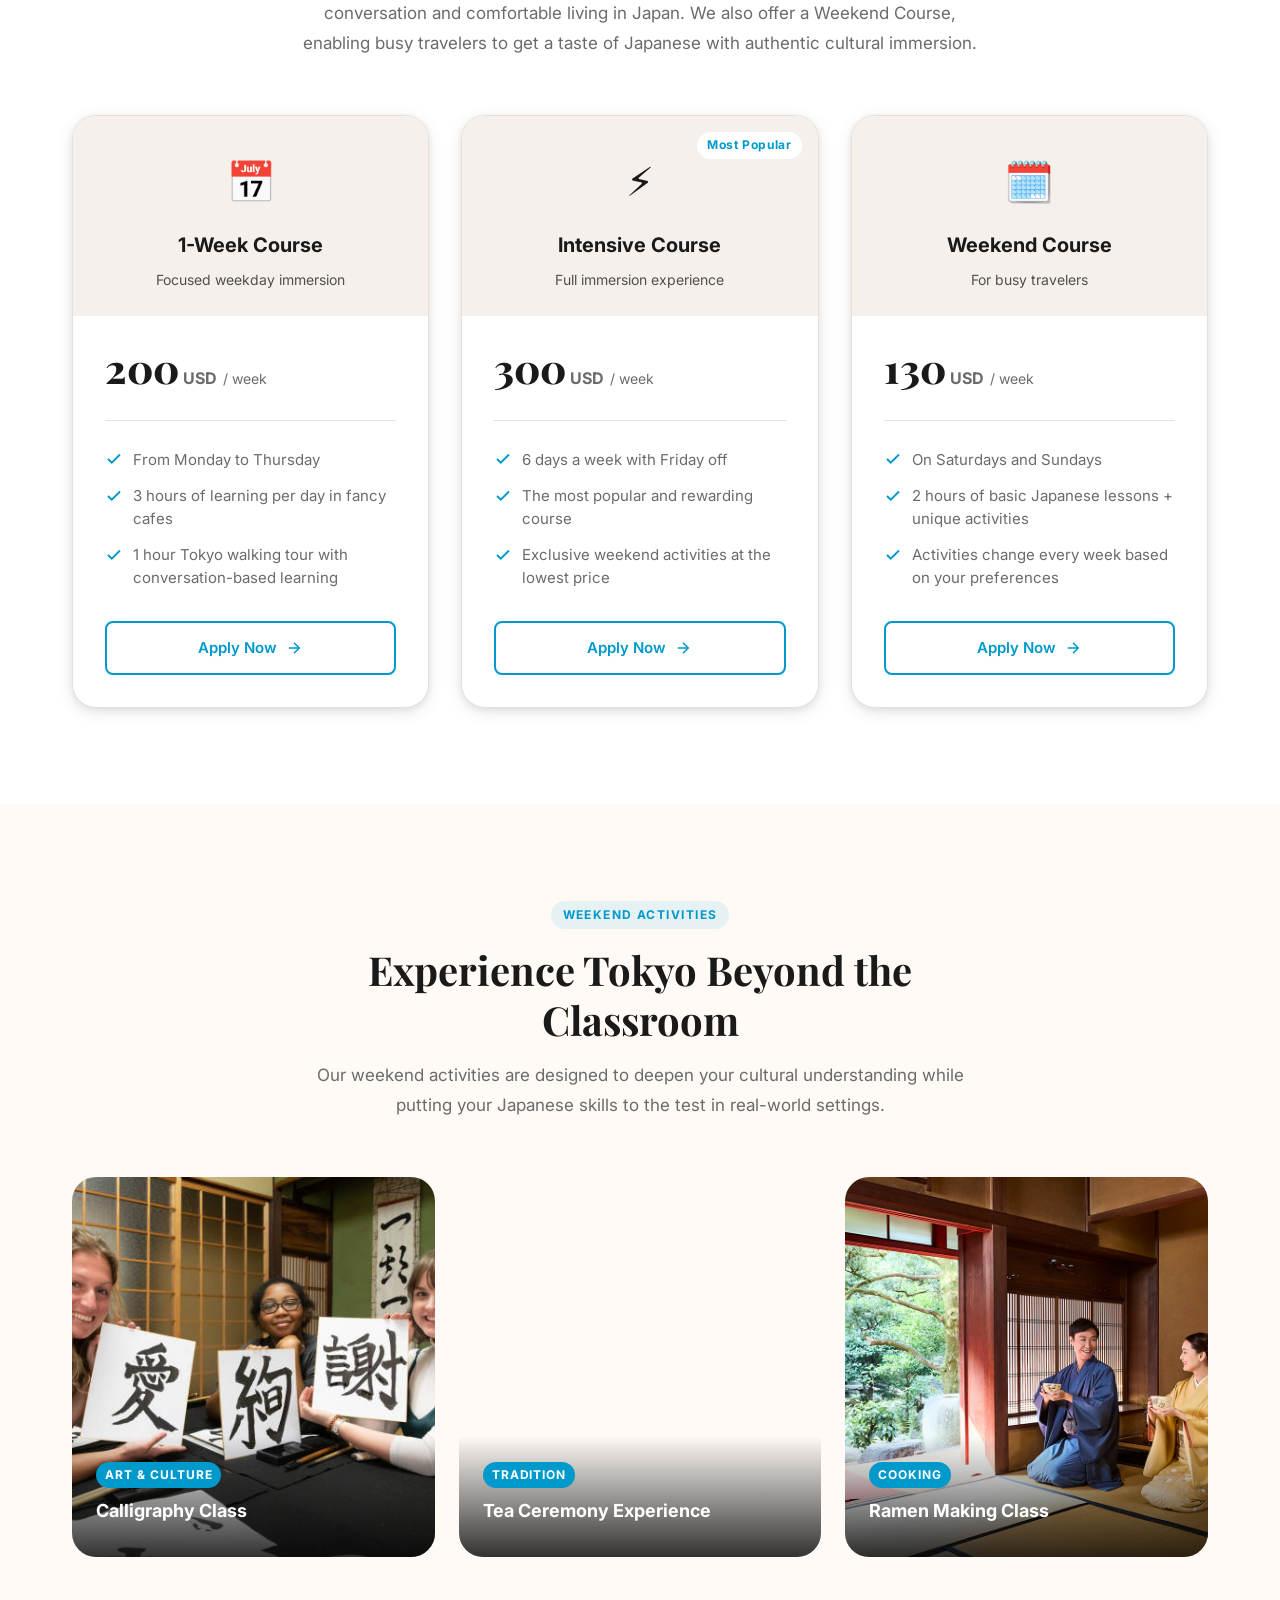
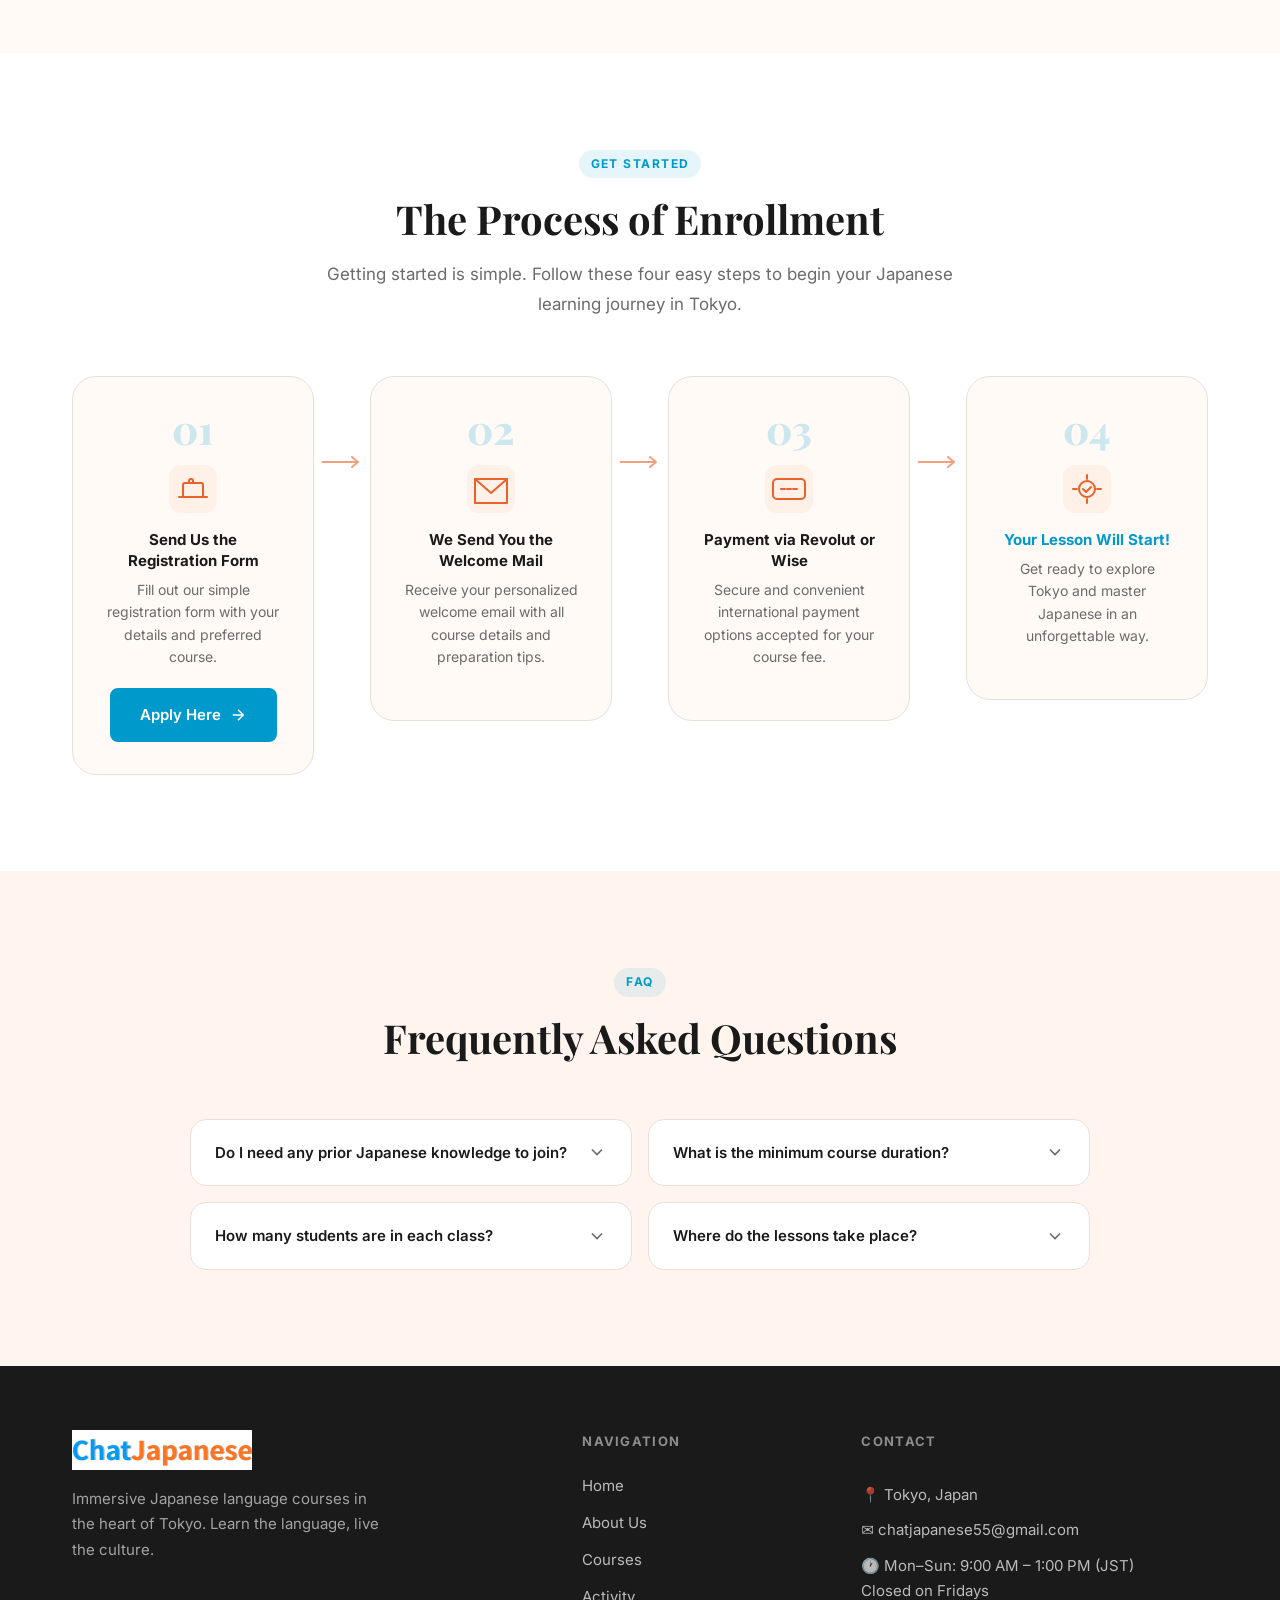
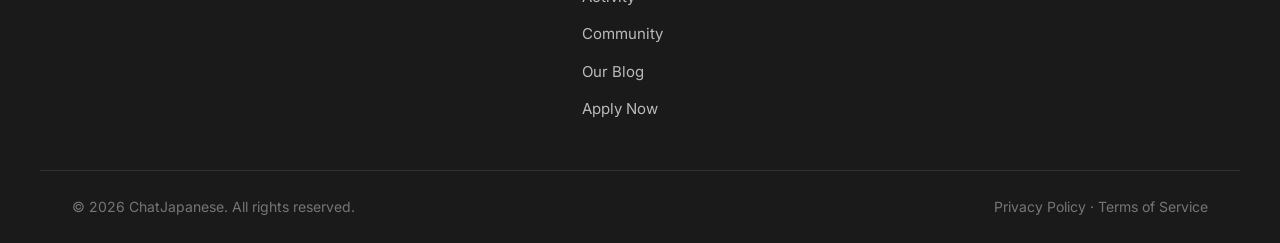
==== commit dc249a9d: "Update index.html" ====
--- a/index.html
+++ b/index.html
@@ -70,9 +70,9 @@
   <link href="https://fonts.googleapis.com/css2?family=Inter:wght@300;400;500;600;700;800&family=Playfair+Display:wght@700;800&display=swap" rel="stylesheet" />
 
 <!-- Favicon -->
-  <link rel="icon" type="image/x-icon" href="favicon.ico" />
-  <link rel="icon" type="image/png" sizes="16x16" href="favicon-16x16.png" />
-  <link rel="icon" type="image/png" sizes="32x32" href="favicon-32x32.png" />
+  <link rel="icon" type="image/x-icon" href="/favicon.ico" />
+  <link rel="icon" type="image/png" sizes="16x16" href="/favicon-16x16.png" />
+  <link rel="icon" type="image/png" sizes="32x32" href="/favicon-32x32.png" />
 
 
   <link rel="stylesheet" href="style.css" />
@@ -141,7 +141,7 @@
           </div>
           <div class="hero-stats">
             <div class="stat">
-              <span class="stat-number">From 200USD</span>
+              <span class="stat-number">From 130USD</span>
               <span class="stat-label">cheapest in Tokyo</span>
             </div>
             <div class="stat-divider"></div>
@@ -562,7 +562,7 @@
           <li><a href="#courses">Courses</a></li>
           <li><a href="#activity">Activity</a></li>
           <li><a href="https://chat-japanese.com/community/">Community</a></li>
-          <li><a href="https://chat-japanese.com/community/">Our Blog</a></li>
+          <li><a href="https://chat-communityjapan.com">Our Blog</a></li>
           <li><a href="https://docs.google.com/forms/d/e/1FAIpQLSfkHWtR_-m0zMf8J9Bl-w-AbaISAtG7qYep2QEXBAYAstfRnA/viewform?usp=header" target="_blank">Apply Now</a></li>
         </ul>
       </nav>
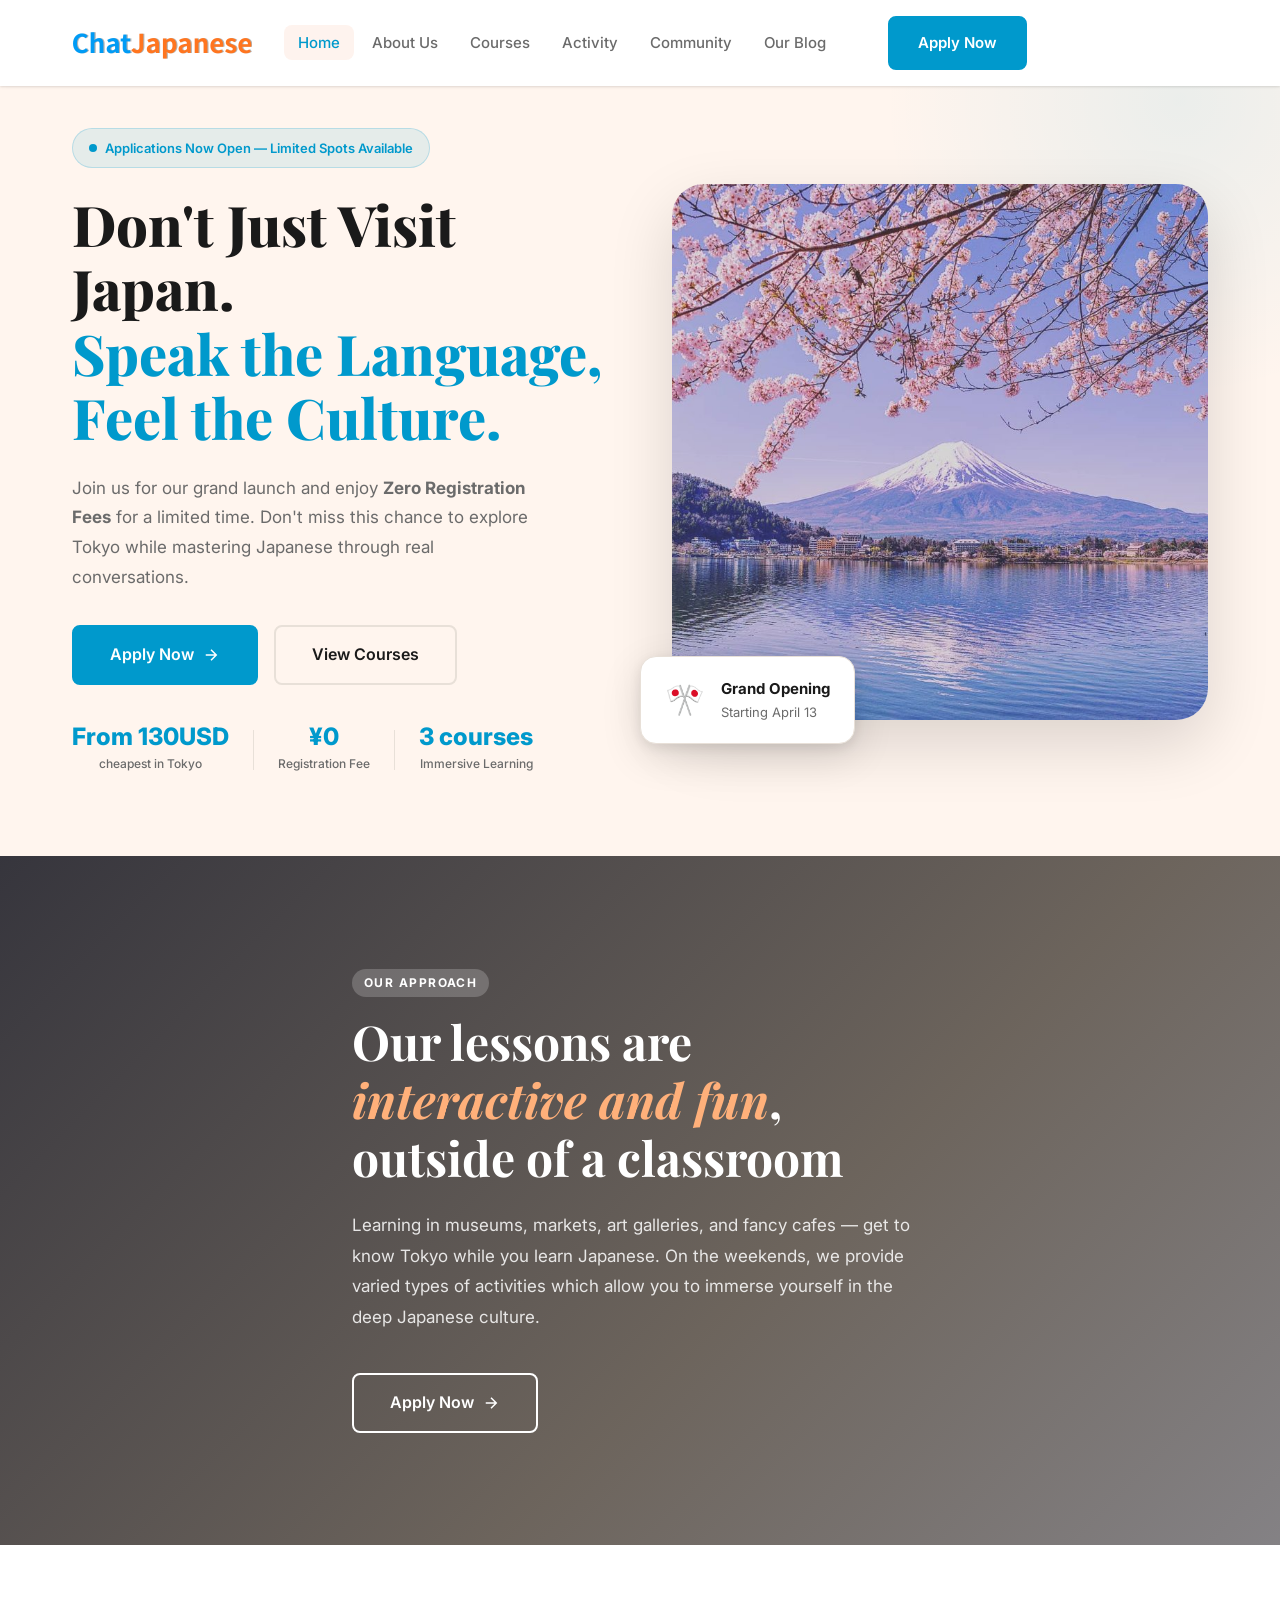
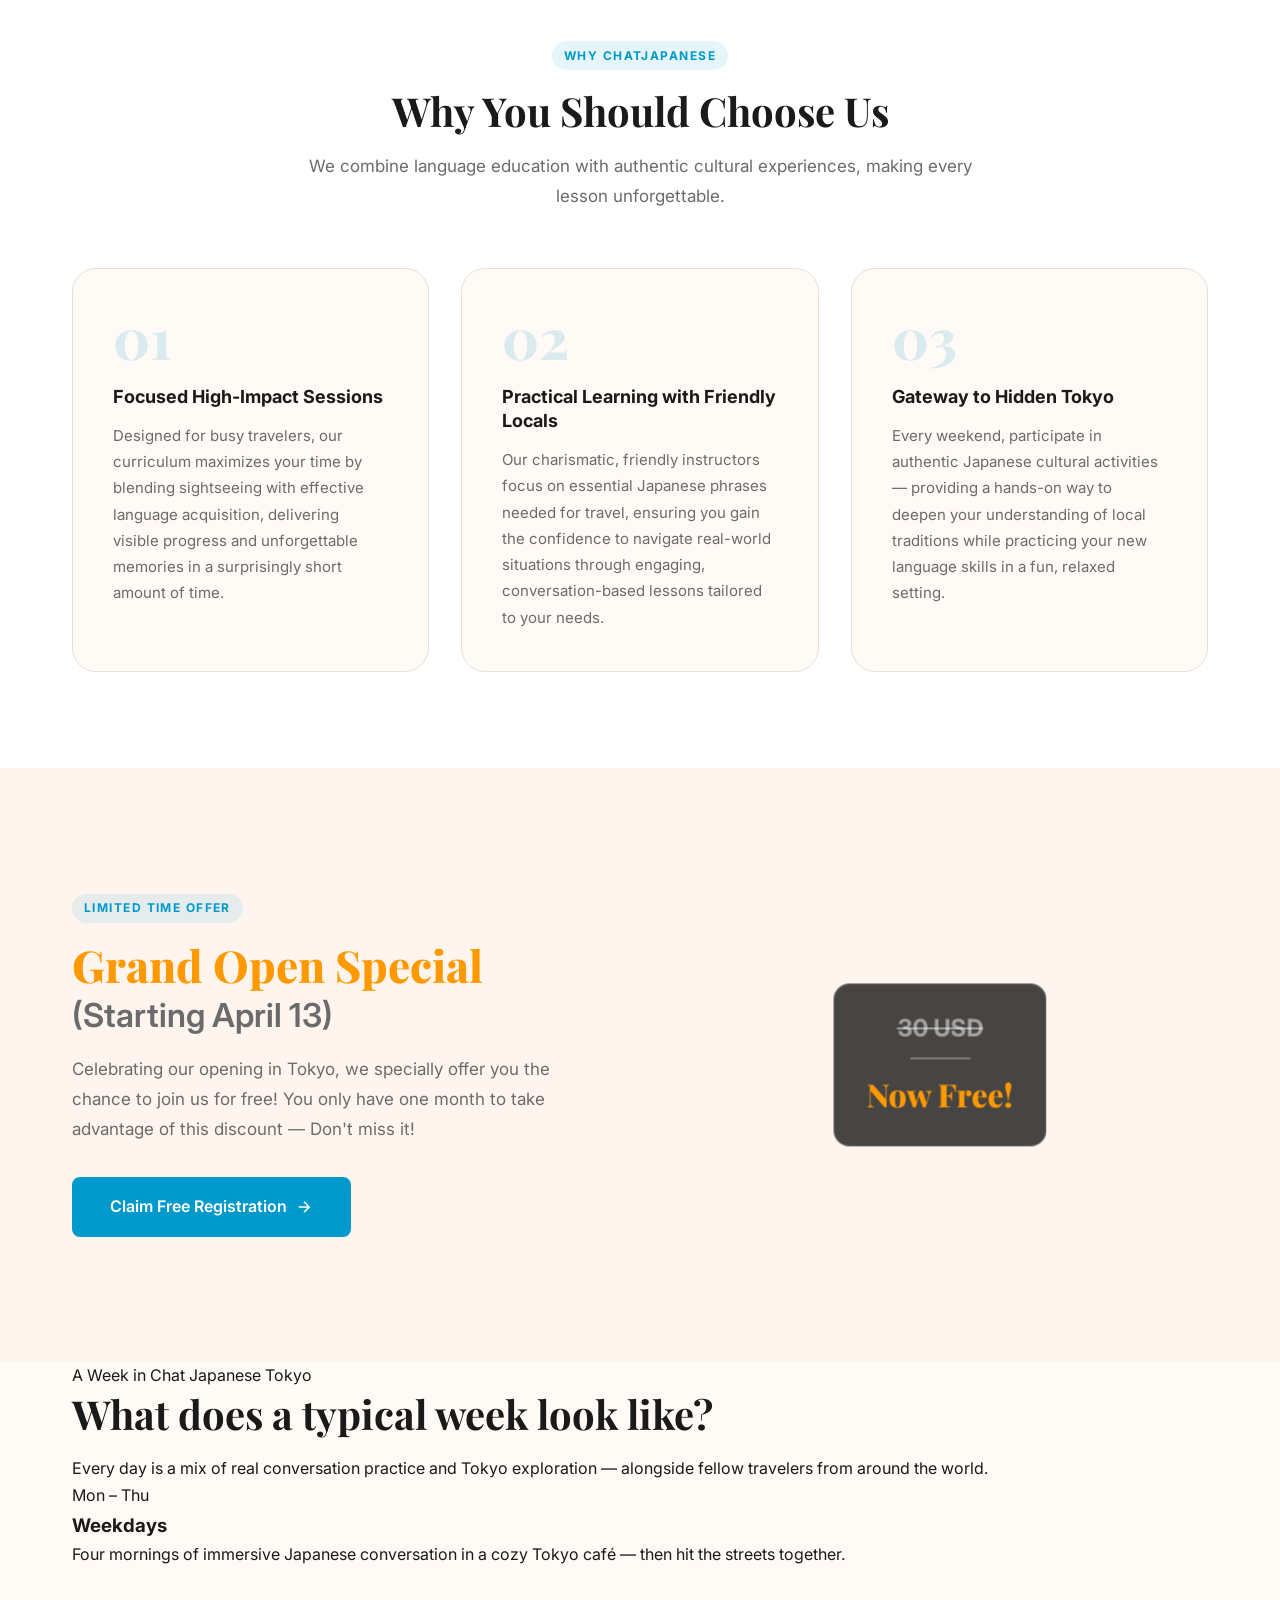
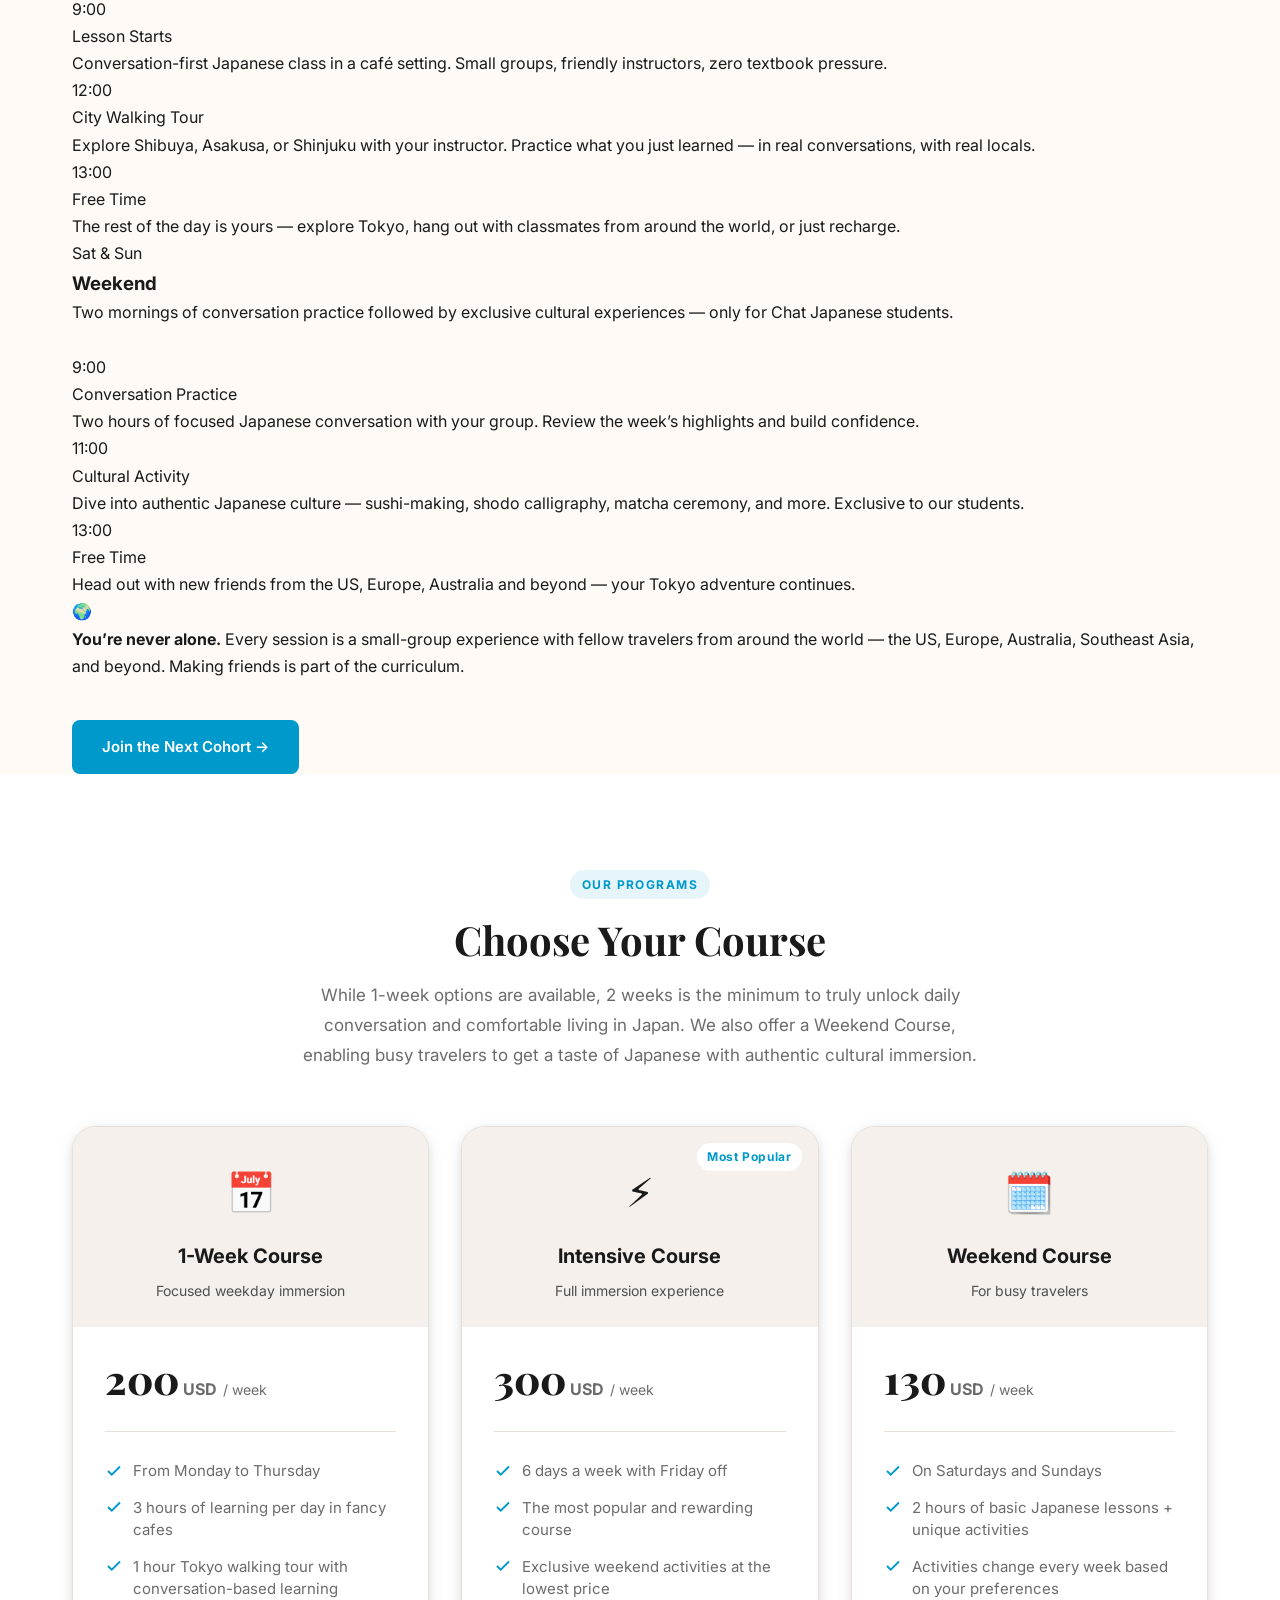
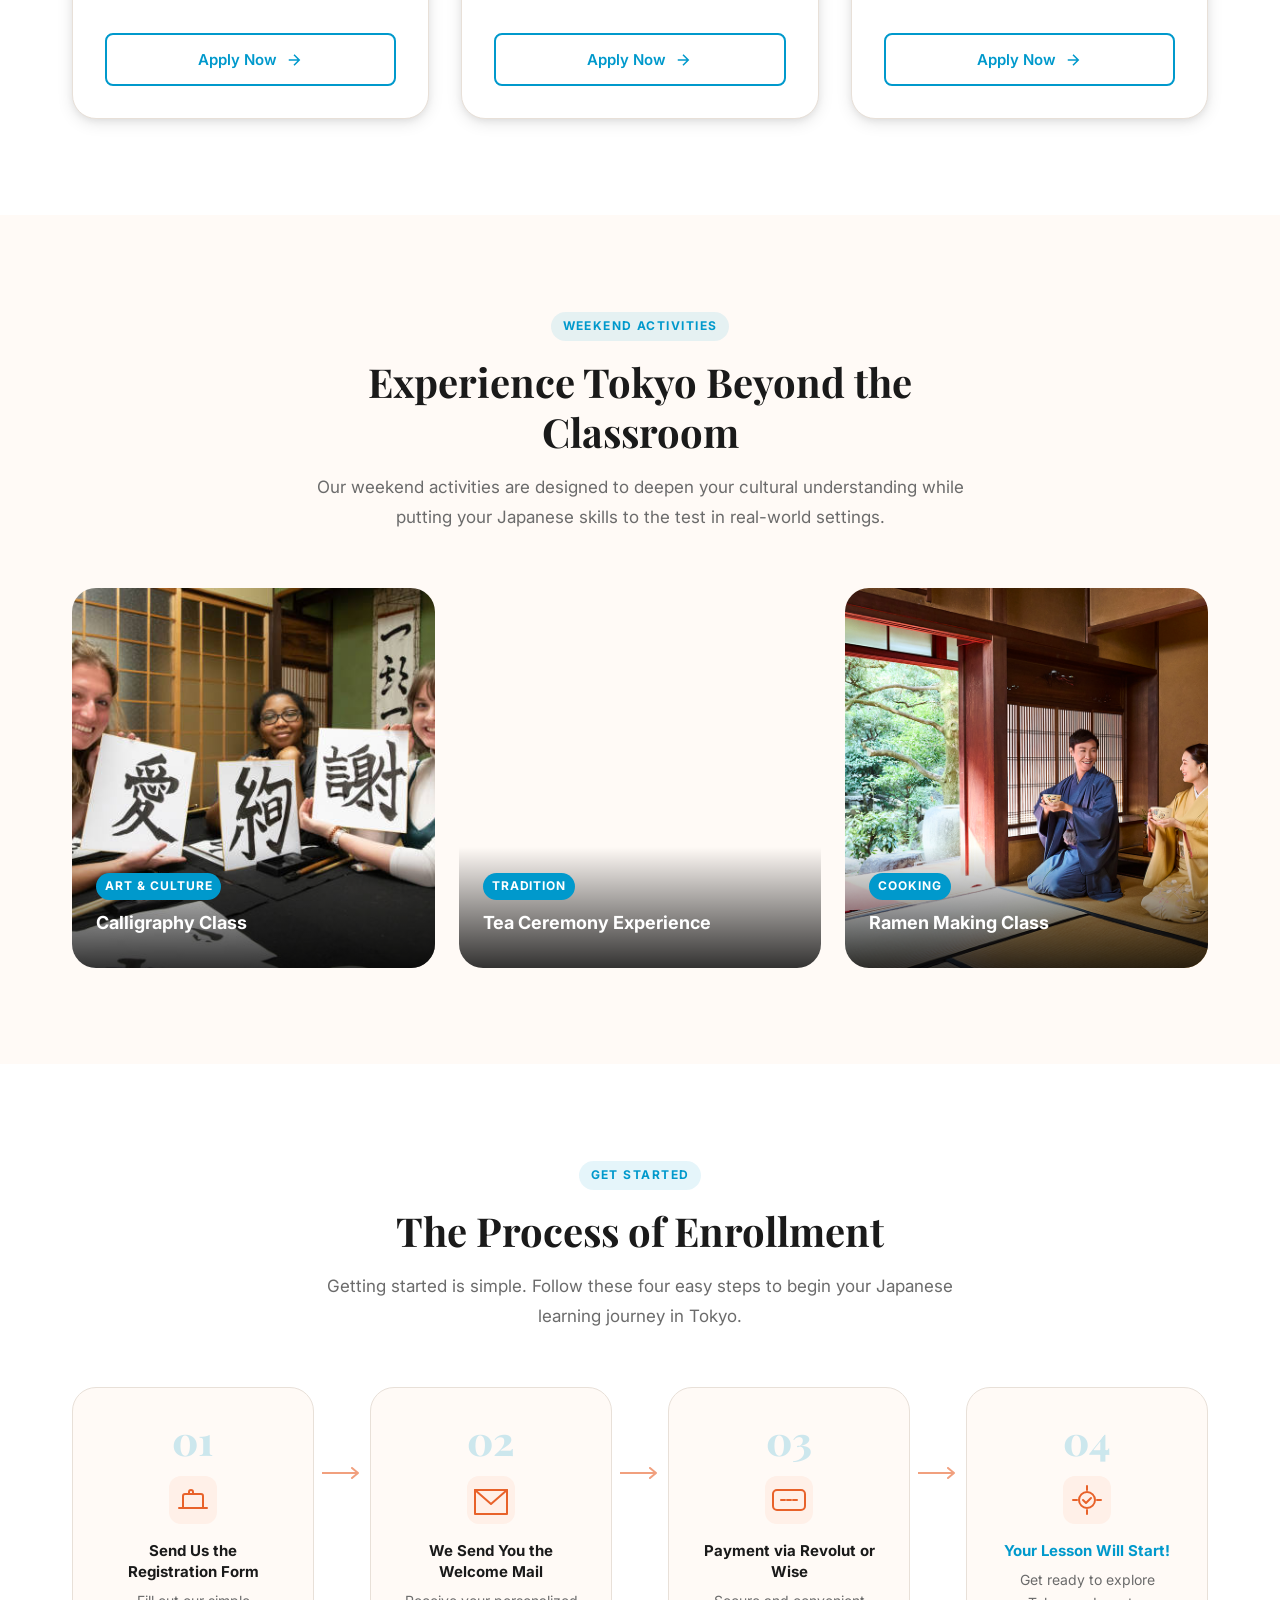
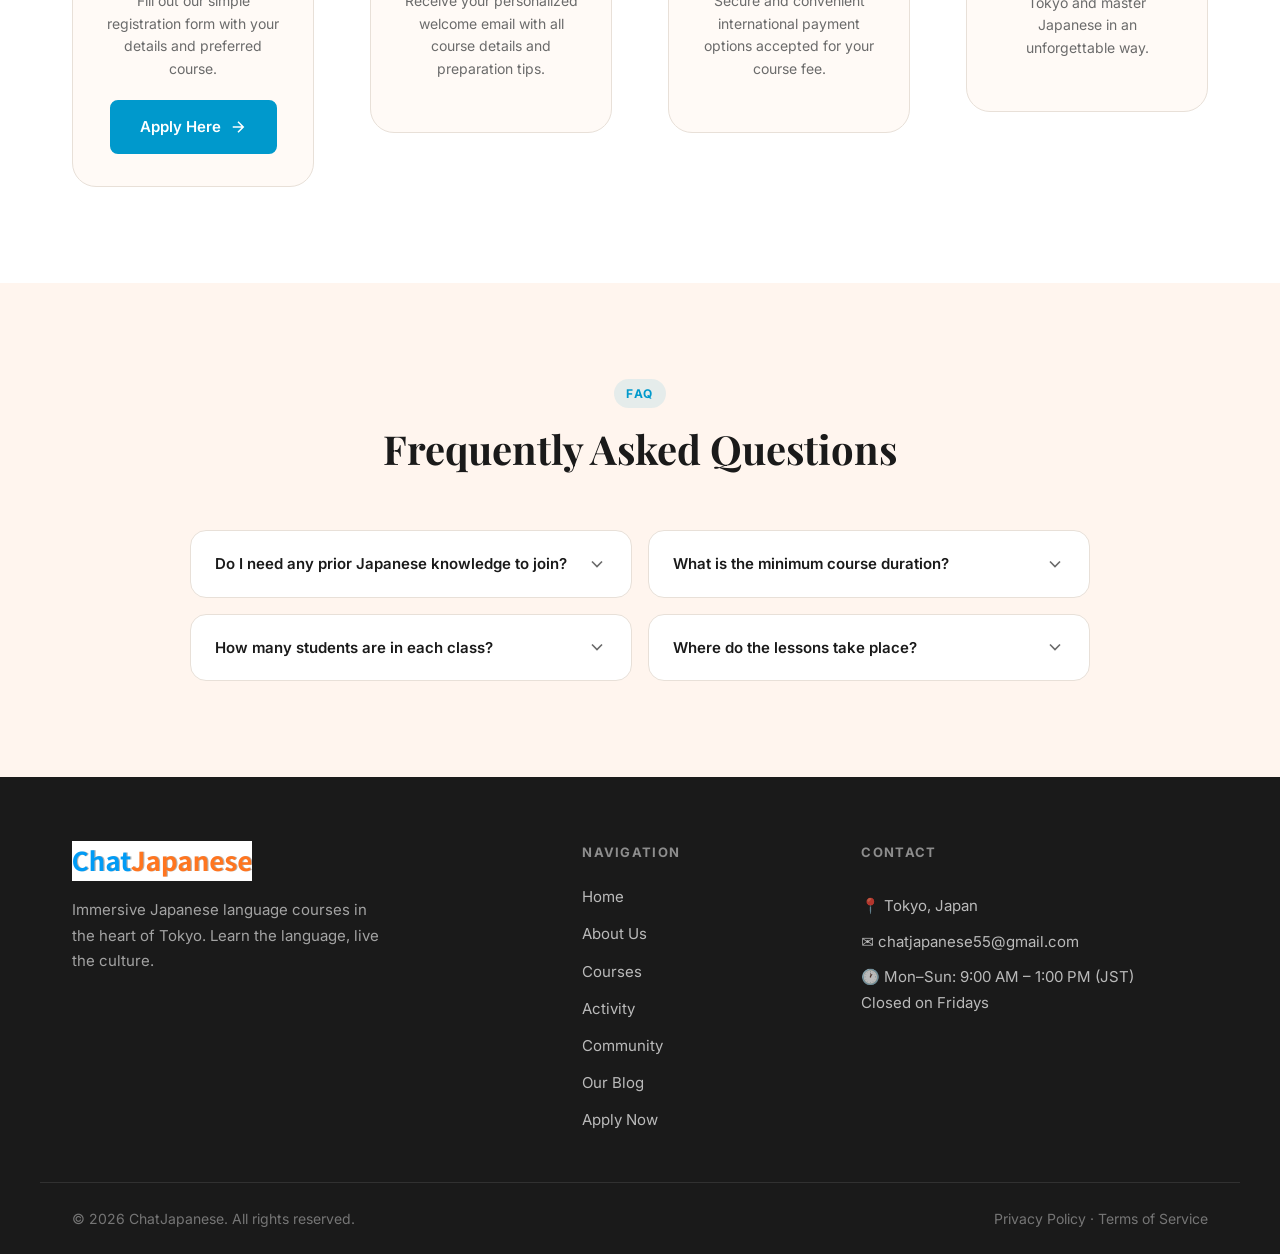
==== commit d846e640: "Update index.html" ====
--- a/index.html
+++ b/index.html
@@ -1,6 +1,15 @@
 <!DOCTYPE html>
 <html lang="en">
 <head>
+  <!-- Google tag (gtag.js) -->
+<script async src="https://www.googletagmanager.com/gtag/js?id=G-064V539R5W"></script>
+<script>
+  window.dataLayer = window.dataLayer || [];
+  function gtag(){dataLayer.push(arguments);}
+  gtag('js', new Date());
+
+  gtag('config', 'G-064V539R5W');
+</script>
   <meta charset="UTF-8" />
   <meta name="viewport" content="width=device-width, initial-scale=1.0" />
 
@@ -69,14 +78,29 @@
   <link rel="preconnect" href="https://fonts.gstatic.com" crossorigin />
   <link href="https://fonts.googleapis.com/css2?family=Inter:wght@300;400;500;600;700;800&family=Playfair+Display:wght@700;800&display=swap" rel="stylesheet" />
 
-<!-- Favicon -->
-  <link rel="icon" type="image/x-icon" href="/favicon.ico" />
-  <link rel="icon" type="image/png" sizes="16x16" href="/favicon-16x16.png" />
-  <link rel="icon" type="image/png" sizes="32x32" href="/favicon-32x32.png" />
-
+<!-- Favicon & App Icons -->
+  <!-- Standard favicon for browsers -->
+  <link rel="icon" type="image/x-icon" href="favicon.ico" />
+  <link rel="shortcut icon" type="image/x-icon" href="favicon.ico" />
+  
+  <!-- Apple Touch Icon for iOS -->
+  <link rel="apple-touch-icon" href="apple-touch-icon.png" />
+  
+  <!-- Android Web App Manifest -->
+  <link rel="manifest" href="site.webmanifest" />
+  
+  <!-- Microsoft Tile Icon -->
+  <meta name="msapplication-config" content="browserconfig.xml" />
+  
+  <!-- Theme Color for Browser UI -->
+  <meta name="theme-color" content="#0099CC" />
+  <meta name="apple-mobile-web-app-capable" content="yes" />
+  <meta name="apple-mobile-web-app-status-bar-style" content="black-translucent" />
+  <meta name="apple-mobile-web-app-title" content="ChatJapanese" />
 
   <link rel="stylesheet" href="style.css" />
 </head>
+
 <body>
 
   <!-- ===== NAVIGATION ===== -->
@@ -276,6 +300,114 @@
             <div class="promo-slash"></div>
             <div class="promo-new-price">Now Free!</div>
           </div>
+        </div>
+      </div>
+    </section>
+    <!-- ===== A WEEK IN CHAT JAPANESE TOKYO ===== -->
+    <section class="week-section" id="week" aria-labelledby="week-title">
+      <div class="container">
+        <div class="text-center fade-up">
+          <span class="section-label">A Week in Chat Japanese Tokyo</span>
+          <h2 class="section-title" id="week-title">What does a <span>typical week</span> look like?</h2>
+          <p class="section-sub">Every day is a mix of real conversation practice and Tokyo exploration — alongside fellow travelers from around the world.</p>
+        </div>
+
+        <div class="week-grid">
+
+          <!-- WEEKDAYS -->
+          <div class="week-col weekdays-col">
+            <div class="week-col-header">
+              <div class="week-col-tag">Mon – Thu</div>
+              <h3 class="week-col-title">Weekdays</h3>
+              <p class="week-col-desc">Four mornings of immersive Japanese conversation in a cozy Tokyo café — then hit the streets together.</p>
+            </div>
+
+            <div class="week-photo-wrap">
+              <img src="week-cafe-lesson.jpg" alt="Students learning Japanese together in a Tokyo cafe" loading="lazy" />
+            </div>
+
+            <div class="week-timeline">
+              <div class="week-tl-item">
+                <div class="week-tl-time">9:00</div>
+                <div class="week-tl-dot blue"></div>
+                <div class="week-tl-body">
+                  <div class="week-tl-label">Lesson Starts</div>
+                  <div class="week-tl-desc">Conversation-first Japanese class in a café setting. Small groups, friendly instructors, zero textbook pressure.</div>
+                </div>
+              </div>
+              <div class="week-tl-item">
+                <div class="week-tl-time">12:00</div>
+                <div class="week-tl-dot orange"></div>
+                <div class="week-tl-body">
+                  <div class="week-tl-label">City Walking Tour</div>
+                  <div class="week-tl-desc">Explore Shibuya, Asakusa, or Shinjuku with your instructor. Practice what you just learned — in real conversations, with real locals.</div>
+                </div>
+              </div>
+              <div class="week-tl-item">
+                <div class="week-tl-time">13:00</div>
+                <div class="week-tl-dot green"></div>
+                <div class="week-tl-body">
+                  <div class="week-tl-label">Free Time</div>
+                  <div class="week-tl-desc">The rest of the day is yours — explore Tokyo, hang out with classmates from around the world, or just recharge.</div>
+                </div>
+              </div>
+            </div>
+          </div>
+
+          <!-- WEEKEND -->
+          <div class="week-col weekend-col">
+            <div class="week-col-header">
+              <div class="week-col-tag weekend-tag">Sat &amp; Sun</div>
+              <h3 class="week-col-title">Weekend</h3>
+              <p class="week-col-desc">Two mornings of conversation practice followed by exclusive cultural experiences — only for Chat Japanese students.</p>
+            </div>
+
+            <div class="week-photo-wrap">
+              <img src="week-sushi.jpg" alt="Sushi making class with instructor in Tokyo" loading="lazy" />
+            </div>
+
+            <div class="week-timeline">
+              <div class="week-tl-item">
+                <div class="week-tl-time">9:00</div>
+                <div class="week-tl-dot blue"></div>
+                <div class="week-tl-body">
+                  <div class="week-tl-label">Conversation Practice</div>
+                  <div class="week-tl-desc">Two hours of focused Japanese conversation with your group. Review the week’s highlights and build confidence.</div>
+                </div>
+              </div>
+              <div class="week-tl-item">
+                <div class="week-tl-time">11:00</div>
+                <div class="week-tl-dot pink"></div>
+                <div class="week-tl-body">
+                  <div class="week-tl-label">Cultural Activity</div>
+                  <div class="week-tl-desc">Dive into authentic Japanese culture — sushi-making, shodo calligraphy, matcha ceremony, and more. Exclusive to our students.</div>
+                </div>
+              </div>
+              <div class="week-tl-item">
+                <div class="week-tl-time">13:00</div>
+                <div class="week-tl-dot green"></div>
+                <div class="week-tl-body">
+                  <div class="week-tl-label">Free Time</div>
+                  <div class="week-tl-desc">Head out with new friends from the US, Europe, Australia and beyond — your Tokyo adventure continues.</div>
+                </div>
+              </div>
+            </div>
+
+
+          </div>
+
+        </div><!-- /week-grid -->
+
+        <div class="week-group-note fade-up">
+          <div class="week-group-icon">🌍</div>
+          <div>
+            <strong>You’re never alone.</strong>
+            Every session is a small-group experience with fellow travelers from around the world — the US, Europe, Australia, Southeast Asia, and beyond. Making friends is part of the curriculum.
+          </div>
+        </div>
+
+        <div class="text-center fade-up" style="margin-top:40px">
+          <a href="https://docs.google.com/forms/d/e/1FAIpQLSfkHWtR_-m0zMf8J9Bl-w-AbaISAtG7qYep2QEXBAYAstfRnA/viewform?usp=header" target="_blank" rel="noopener" class="btn btn-primary">Join the Next Cohort →</a>
         </div>
       </div>
     </section>
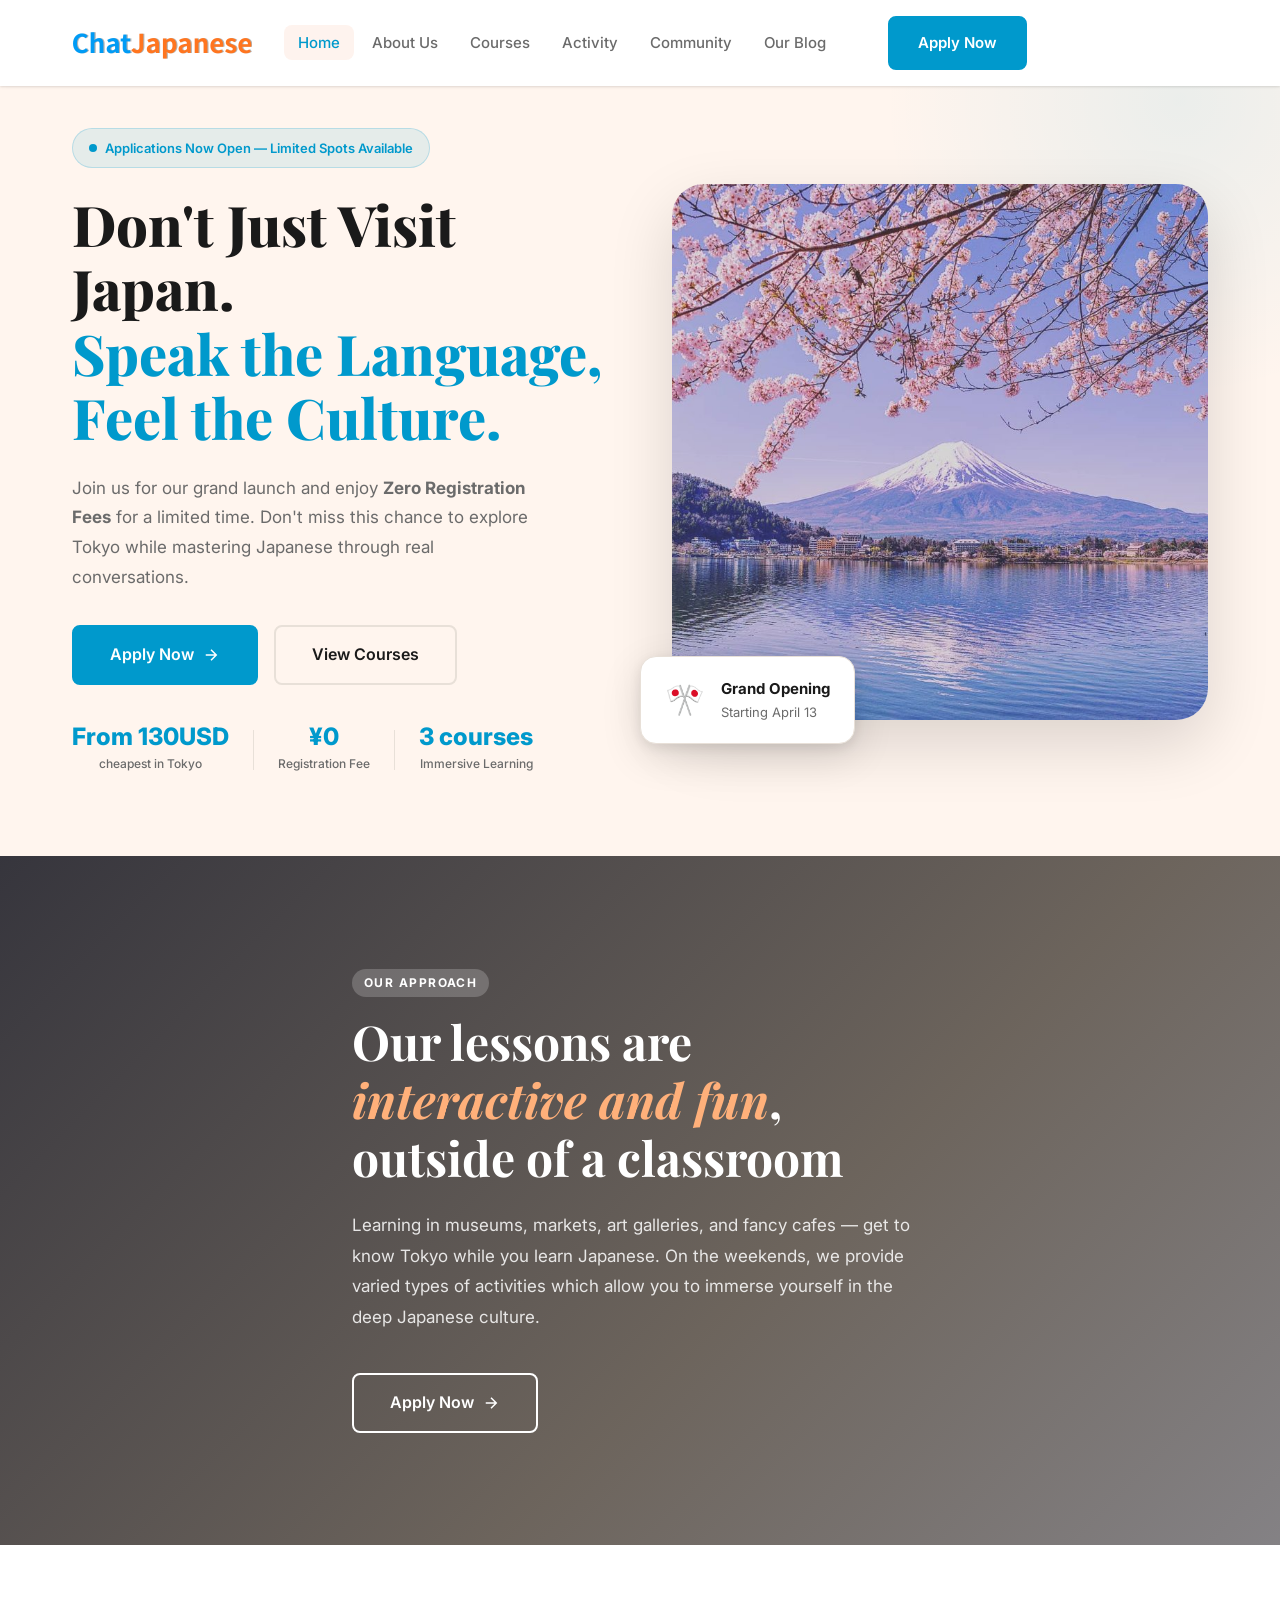
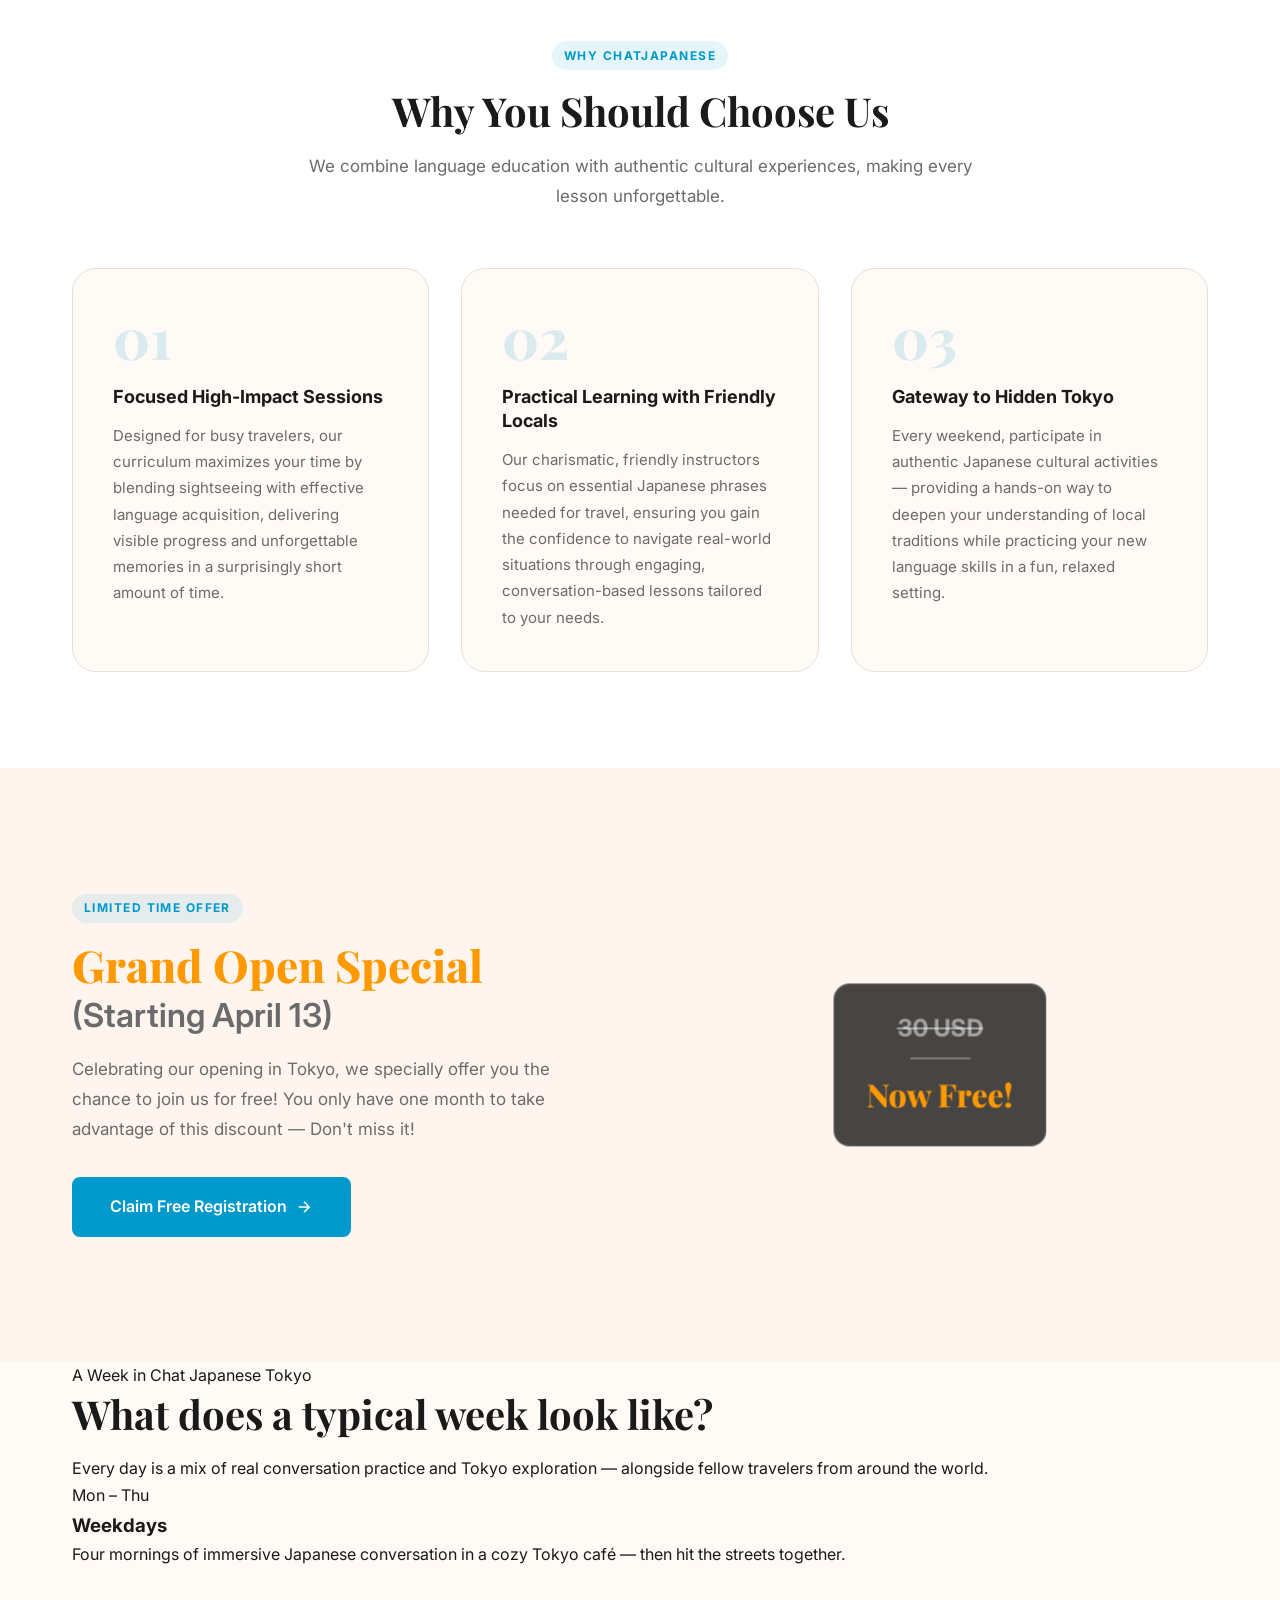
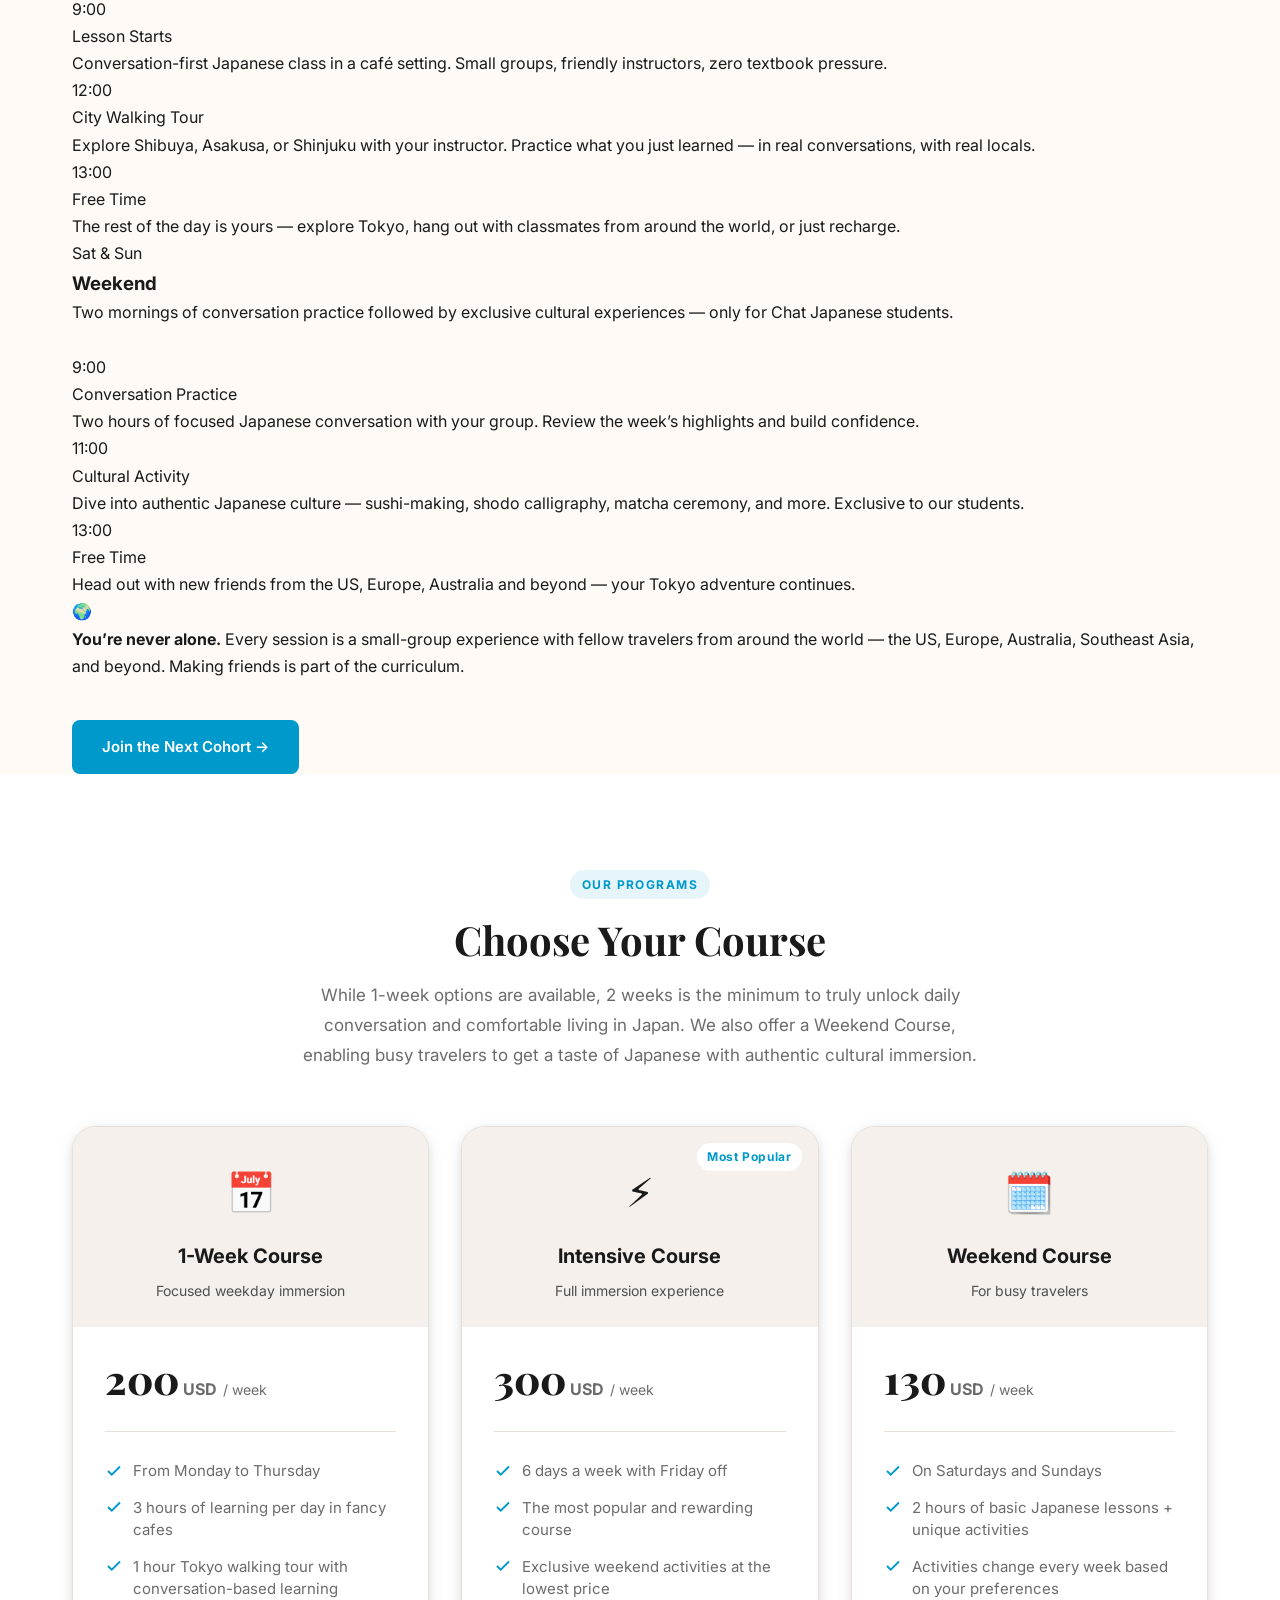
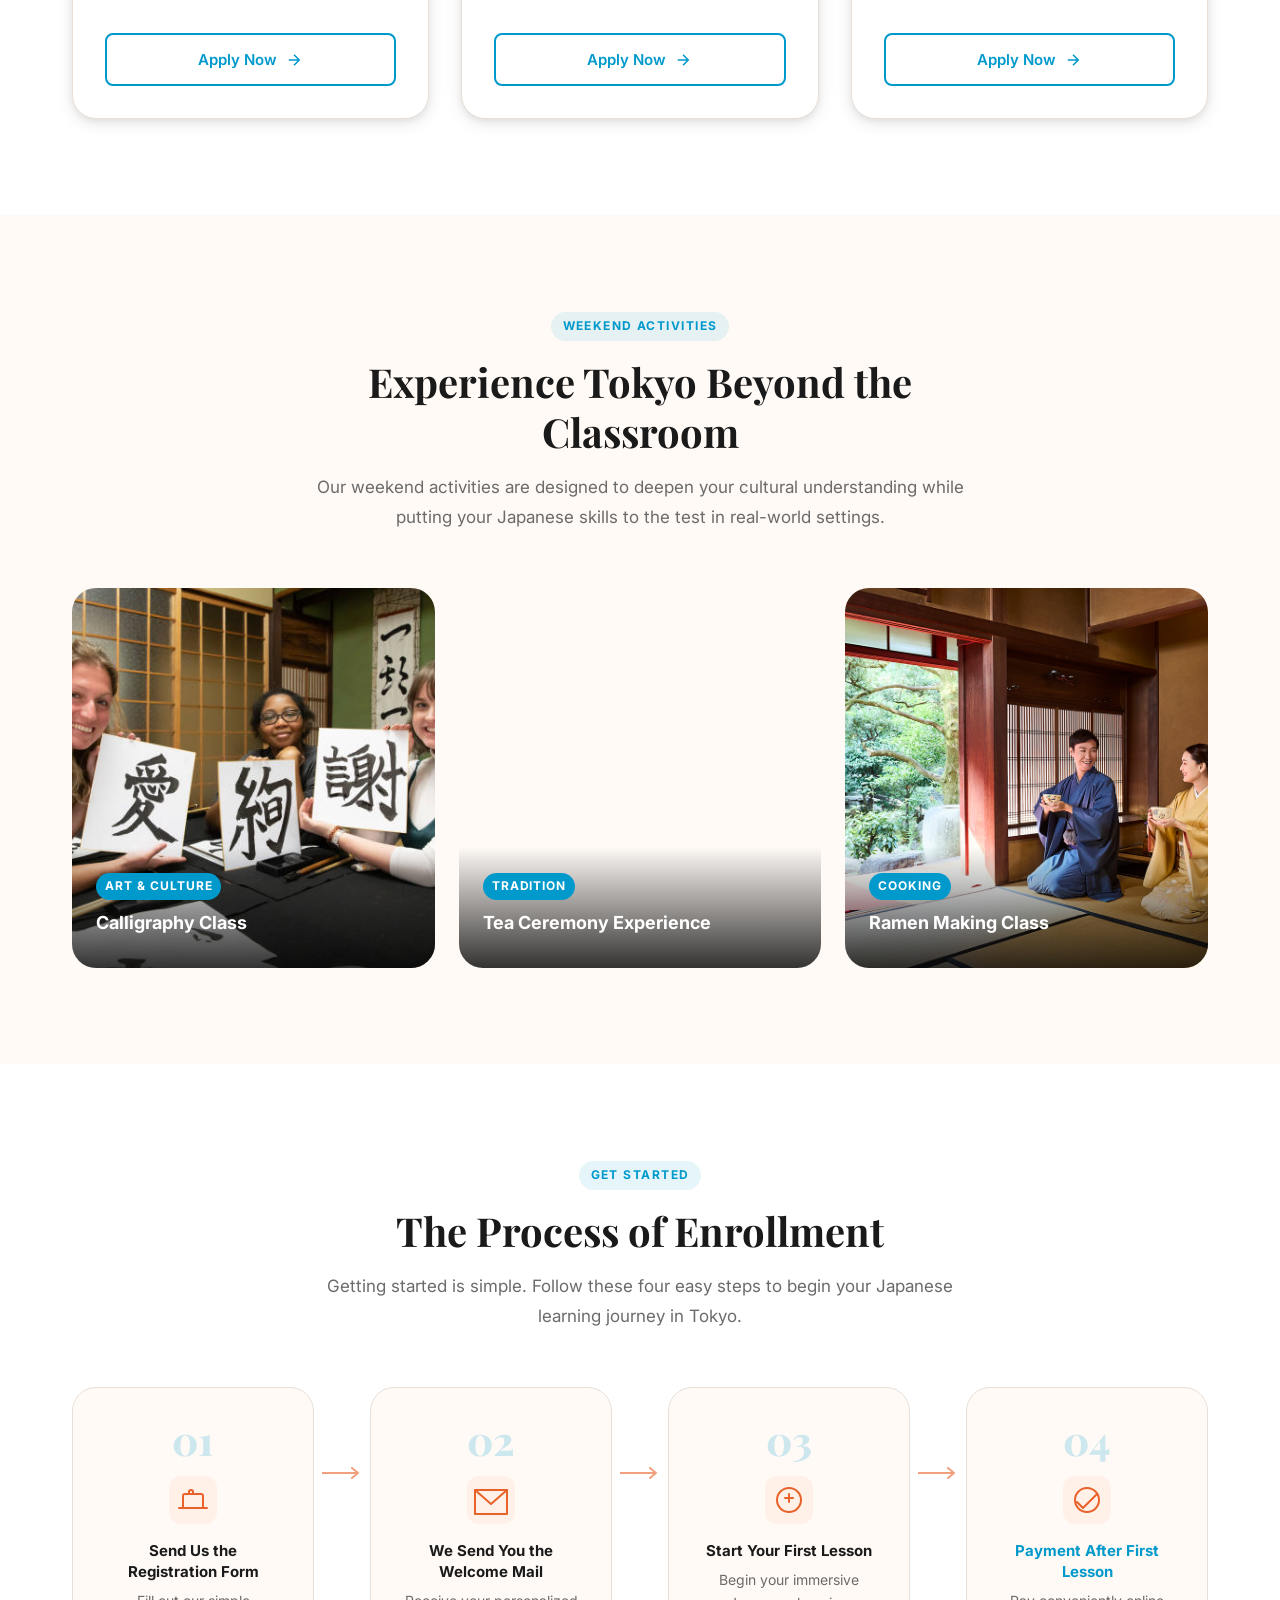
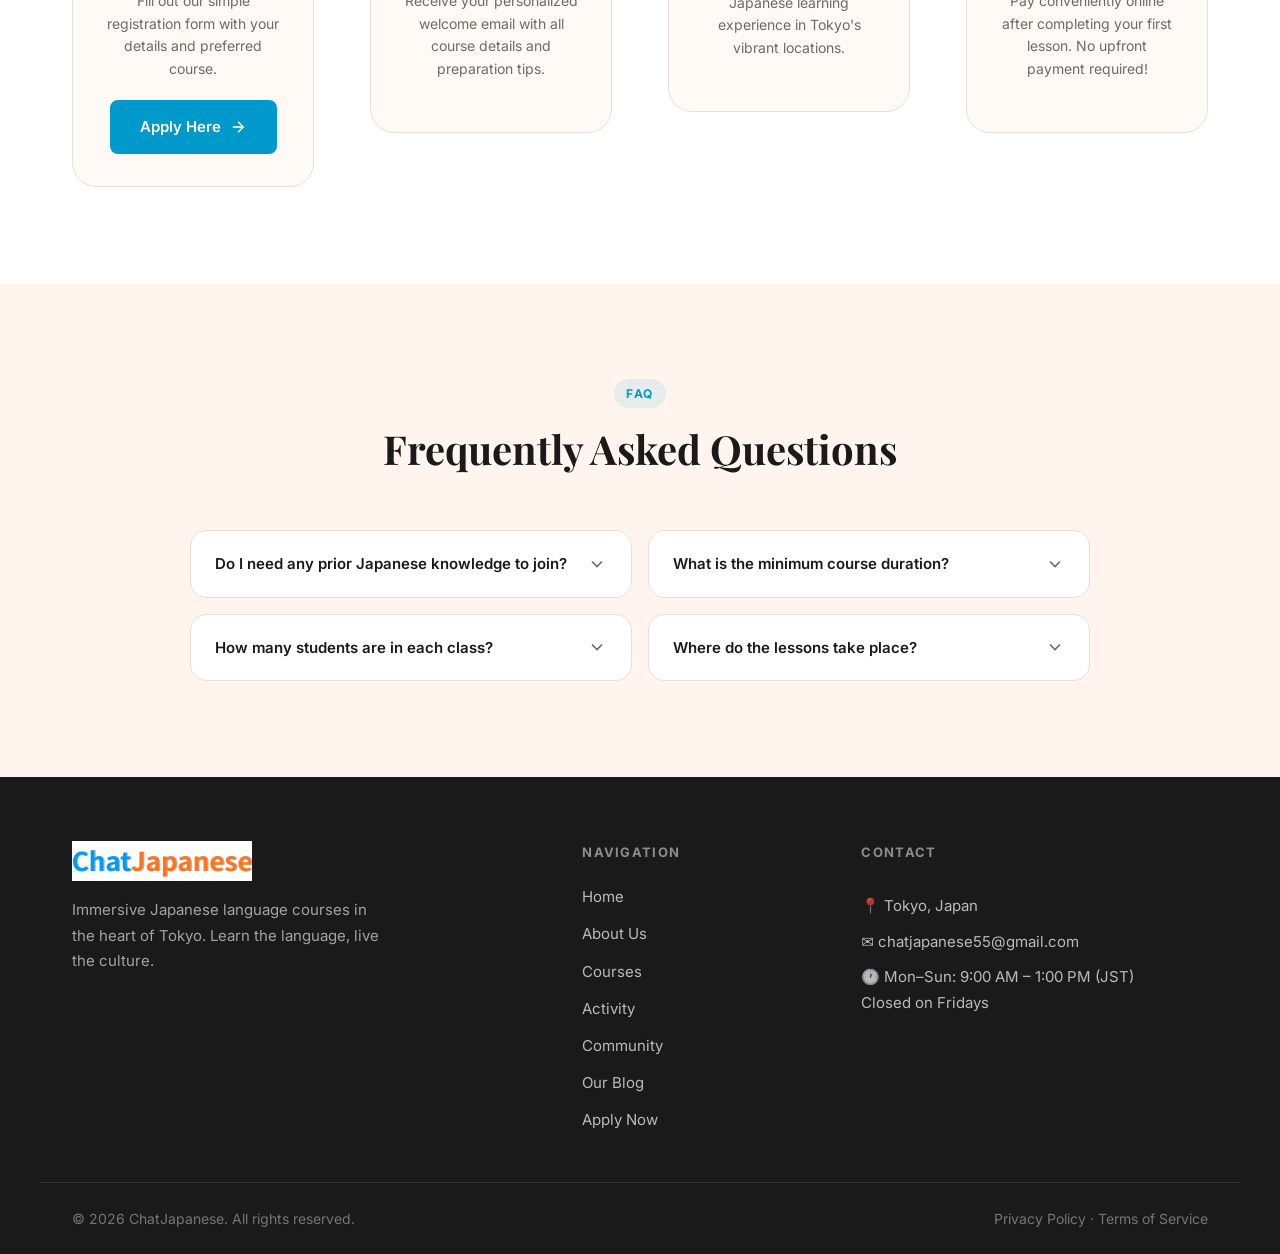
==== commit b1ac167a: "Update index.html" ====
--- a/index.html
+++ b/index.html
@@ -572,65 +572,69 @@
       </div>
     </section>
 
-    <!-- ===== ENROLLMENT PROCESS ===== -->
-    <section class="enrollment-section" id="enrollment" aria-labelledby="enrollment-heading">
-      <div class="container">
-        <div class="section-header">
-          <div class="section-tag">Get Started</div>
-          <h2 id="enrollment-heading" class="section-title">The Process of Enrollment</h2>
-          <p class="section-subtitle">
-            Getting started is simple. Follow these four easy steps to begin your Japanese learning journey in Tokyo.
-          </p>
-        </div>
-        <div class="steps-grid">
-          <div class="step-card">
-            <div class="step-number">01</div>
-            <div class="step-icon-wrap">
-              <svg viewBox="0 0 48 48" fill="none" class="step-icon"><rect width="48" height="48" rx="12" fill="#FFF0E8"/><path d="M14 32V20a2 2 0 012-2h16a2 2 0 012 2v12M10 32h28" stroke="#E8622A" stroke-width="2" stroke-linecap="round"/><path d="M20 18v-2a2 2 0 014 0v2" stroke="#E8622A" stroke-width="2" stroke-linecap="round"/></svg>
-            </div>
-            <h3 class="step-title">Send Us the Registration Form</h3>
-            <p class="step-desc">Fill out our simple registration form with your details and preferred course.</p>
-            <a href="https://docs.google.com/forms/d/e/1FAIpQLSfkHWtR_-m0zMf8J9Bl-w-AbaISAtG7qYep2QEXBAYAstfRnA/viewform?usp=header" class="btn btn-primary" target="_blank">
-              Apply Here
-              <svg class="btn-icon" viewBox="0 0 24 24" fill="none" stroke="currentColor" stroke-width="2"><path d="M5 12h14M12 5l7 7-7 7"/></svg>
-            </a>
-          </div>
-          <div class="step-connector" aria-hidden="true">
-            <svg viewBox="0 0 40 12" fill="none"><path d="M0 6h36M30 1l6 5-6 5" stroke="#E8622A" stroke-width="2" stroke-linecap="round" stroke-linejoin="round"/></svg>
-          </div>
-          <div class="step-card">
-            <div class="step-number">02</div>
-            <div class="step-icon-wrap">
-              <svg viewBox="0 0 48 48" fill="none" class="step-icon"><rect width="48" height="48" rx="12" fill="#FFF0E8"/><path d="M8 14h32v24H8z" stroke="#E8622A" stroke-width="2" stroke-linecap="round" stroke-linejoin="round"/><path d="M8 14l16 14L40 14" stroke="#E8622A" stroke-width="2" stroke-linecap="round" stroke-linejoin="round"/></svg>
-            </div>
-            <h3 class="step-title">We Send You the Welcome Mail</h3>
-            <p class="step-desc">Receive your personalized welcome email with all course details and preparation tips.</p>
-          </div>
-          <div class="step-connector" aria-hidden="true">
-            <svg viewBox="0 0 40 12" fill="none"><path d="M0 6h36M30 1l6 5-6 5" stroke="#E8622A" stroke-width="2" stroke-linecap="round" stroke-linejoin="round"/></svg>
-          </div>
-          <div class="step-card">
-            <div class="step-number">03</div>
-            <div class="step-icon-wrap">
-              <svg viewBox="0 0 48 48" fill="none" class="step-icon"><rect width="48" height="48" rx="12" fill="#FFF0E8"/><rect x="8" y="14" width="32" height="20" rx="4" stroke="#E8622A" stroke-width="2"/><path d="M16 24h4M28 24h4M22 24h4" stroke="#E8622A" stroke-width="2" stroke-linecap="round"/></svg>
-            </div>
-            <h3 class="step-title">Payment via Revolut or Wise</h3>
-            <p class="step-desc">Secure and convenient international payment options accepted for your course fee.</p>
-          </div>
-          <div class="step-connector" aria-hidden="true">
-            <svg viewBox="0 0 40 12" fill="none"><path d="M0 6h36M30 1l6 5-6 5" stroke="#E8622A" stroke-width="2" stroke-linecap="round" stroke-linejoin="round"/></svg>
-          </div>
-          <div class="step-card step-card-final">
-            <div class="step-number">04</div>
-            <div class="step-icon-wrap">
-              <svg viewBox="0 0 48 48" fill="none" class="step-icon"><rect width="48" height="48" rx="12" fill="#FFF0E8"/><path d="M24 10v4M24 34v4M10 24h4M34 24h4" stroke="#E8622A" stroke-width="2" stroke-linecap="round"/><circle cx="24" cy="24" r="8" stroke="#E8622A" stroke-width="2"/><path d="M20 24l3 3 5-5" stroke="#E8622A" stroke-width="2" stroke-linecap="round" stroke-linejoin="round"/></svg>
-            </div>
-            <h3 class="step-title step-title-final">Your Lesson Will Start!</h3>
-            <p class="step-desc">Get ready to explore Tokyo and master Japanese in an unforgettable way.</p>
-          </div>
-        </div>
-      </div>
-    </section>
+    <!-- ===== ENROLLMENT PROCESS SECTION ===== -->
+<section class="enrollment-section" id="enrollment" aria-labelledby="enrollment-heading">
+  <div class="container">
+    <div class="section-header">
+      <div class="section-tag">Get Started</div>
+      <h2 id="enrollment-heading" class="section-title">The Process of Enrollment</h2>
+      <p class="section-subtitle">
+        Getting started is simple. Follow these four easy steps to begin your Japanese learning journey in Tokyo.
+      </p>
+    </div>
+    <div class="steps-grid">
+      <!-- Step 01: Registration -->
+      <div class="step-card">
+        <div class="step-number">01</div>
+        <div class="step-icon-wrap">
+          <svg viewBox="0 0 48 48" fill="none" class="step-icon"><rect width="48" height="48" rx="12" fill="#FFF0E8"/><path d="M14 32V20a2 2 0 012-2h16a2 2 0 012 2v12M10 32h28" stroke="#E8622A" stroke-width="2" stroke-linecap="round"/><path d="M20 18v-2a2 2 0 014 0v2" stroke="#E8622A" stroke-width="2" stroke-linecap="round"/></svg>
+        </div>
+        <h3 class="step-title">Send Us the Registration Form</h3>
+        <p class="step-desc">Fill out our simple registration form with your details and preferred course.</p>
+        <a href="https://docs.google.com/forms/d/e/1FAIpQLSfkHWtR_-m0zMf8J9Bl-w-AbaISAtG7qYep2QEXBAYAstfRnA/viewform?usp=header" class="btn btn-primary" target="_blank">
+          Apply Here
+          <svg class="btn-icon" viewBox="0 0 24 24" fill="none" stroke="currentColor" stroke-width="2"><path d="M5 12h14M12 5l7 7-7 7"/></svg>
+        </a>
+      </div>
+      <div class="step-connector" aria-hidden="true">
+        <svg viewBox="0 0 40 12" fill="none"><path d="M0 6h36M30 1l6 5-6 5" stroke="#E8622A" stroke-width="2" stroke-linecap="round" stroke-linejoin="round"/></svg>
+      </div>
+      <!-- Step 02: Welcome Mail -->
+      <div class="step-card">
+        <div class="step-number">02</div>
+        <div class="step-icon-wrap">
+          <svg viewBox="0 0 48 48" fill="none" class="step-icon"><rect width="48" height="48" rx="12" fill="#FFF0E8"/><path d="M8 14h32v24H8z" stroke="#E8622A" stroke-width="2" stroke-linecap="round" stroke-linejoin="round"/><path d="M8 14l16 14L40 14" stroke="#E8622A" stroke-width="2" stroke-linecap="round" stroke-linejoin="round"/></svg>
+        </div>
+        <h3 class="step-title">We Send You the Welcome Mail</h3>
+        <p class="step-desc">Receive your personalized welcome email with all course details and preparation tips.</p>
+      </div>
+      <div class="step-connector" aria-hidden="true">
+        <svg viewBox="0 0 40 12" fill="none"><path d="M0 6h36M30 1l6 5-6 5" stroke="#E8622A" stroke-width="2" stroke-linecap="round" stroke-linejoin="round"/></svg>
+      </div>
+      <!-- Step 03: First Lesson (NEW ) -->
+      <div class="step-card">
+        <div class="step-number">03</div>
+        <div class="step-icon-wrap">
+          <svg viewBox="0 0 48 48" fill="none" class="step-icon"><rect width="48" height="48" rx="12" fill="#FFF0E8"/><path d="M12 24c0-6.627 5.373-12 12-12s12 5.373 12 12-5.373 12-12 12-12-5.373-12-12z" stroke="#E8622A" stroke-width="2"/><path d="M24 18v8M20 22h8" stroke="#E8622A" stroke-width="2" stroke-linecap="round"/></svg>
+        </div>
+        <h3 class="step-title">Start Your First Lesson</h3>
+        <p class="step-desc">Begin your immersive Japanese learning experience in Tokyo's vibrant locations.</p>
+      </div>
+      <div class="step-connector" aria-hidden="true">
+        <svg viewBox="0 0 40 12" fill="none"><path d="M0 6h36M30 1l6 5-6 5" stroke="#E8622A" stroke-width="2" stroke-linecap="round" stroke-linejoin="round"/></svg>
+      </div>
+      <!-- Step 04: Payment (NEW) -->
+      <div class="step-card step-card-final">
+        <div class="step-number">04</div>
+        <div class="step-icon-wrap">
+          <svg viewBox="0 0 48 48" fill="none" class="step-icon"><rect width="48" height="48" rx="12" fill="#FFF0E8"/><path d="M14 26l6 6 14-14" stroke="#E8622A" stroke-width="2" stroke-linecap="round" stroke-linejoin="round"/><circle cx="24" cy="24" r="12" stroke="#E8622A" stroke-width="2"/></svg>
+        </div>
+        <h3 class="step-title step-title-final">Payment After First Lesson</h3>
+        <p class="step-desc">Pay conveniently online after completing your first lesson. No upfront payment required!</p>
+      </div>
+    </div>
+  </div>
+</section>
 
     <!-- ===== FAQ SECTION ===== -->
     <section class="faq-section" aria-labelledby="faq-heading">
